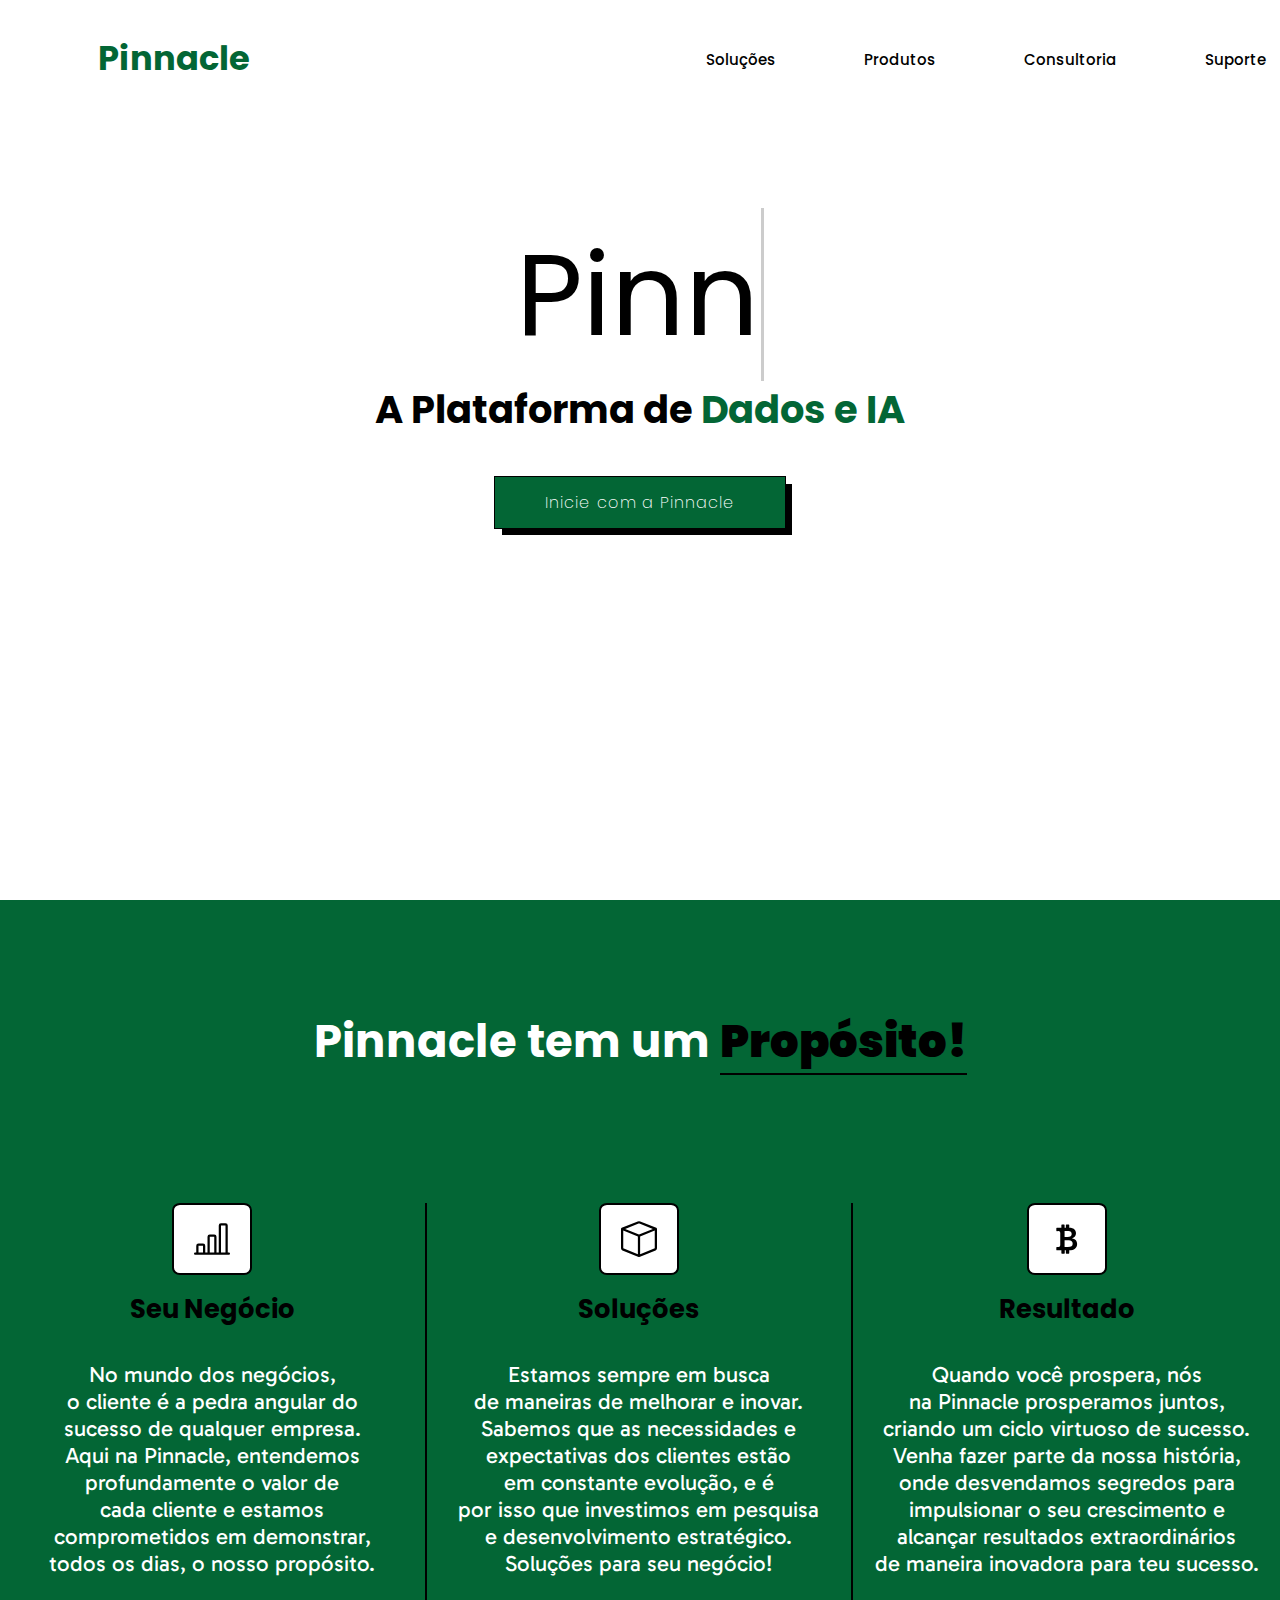
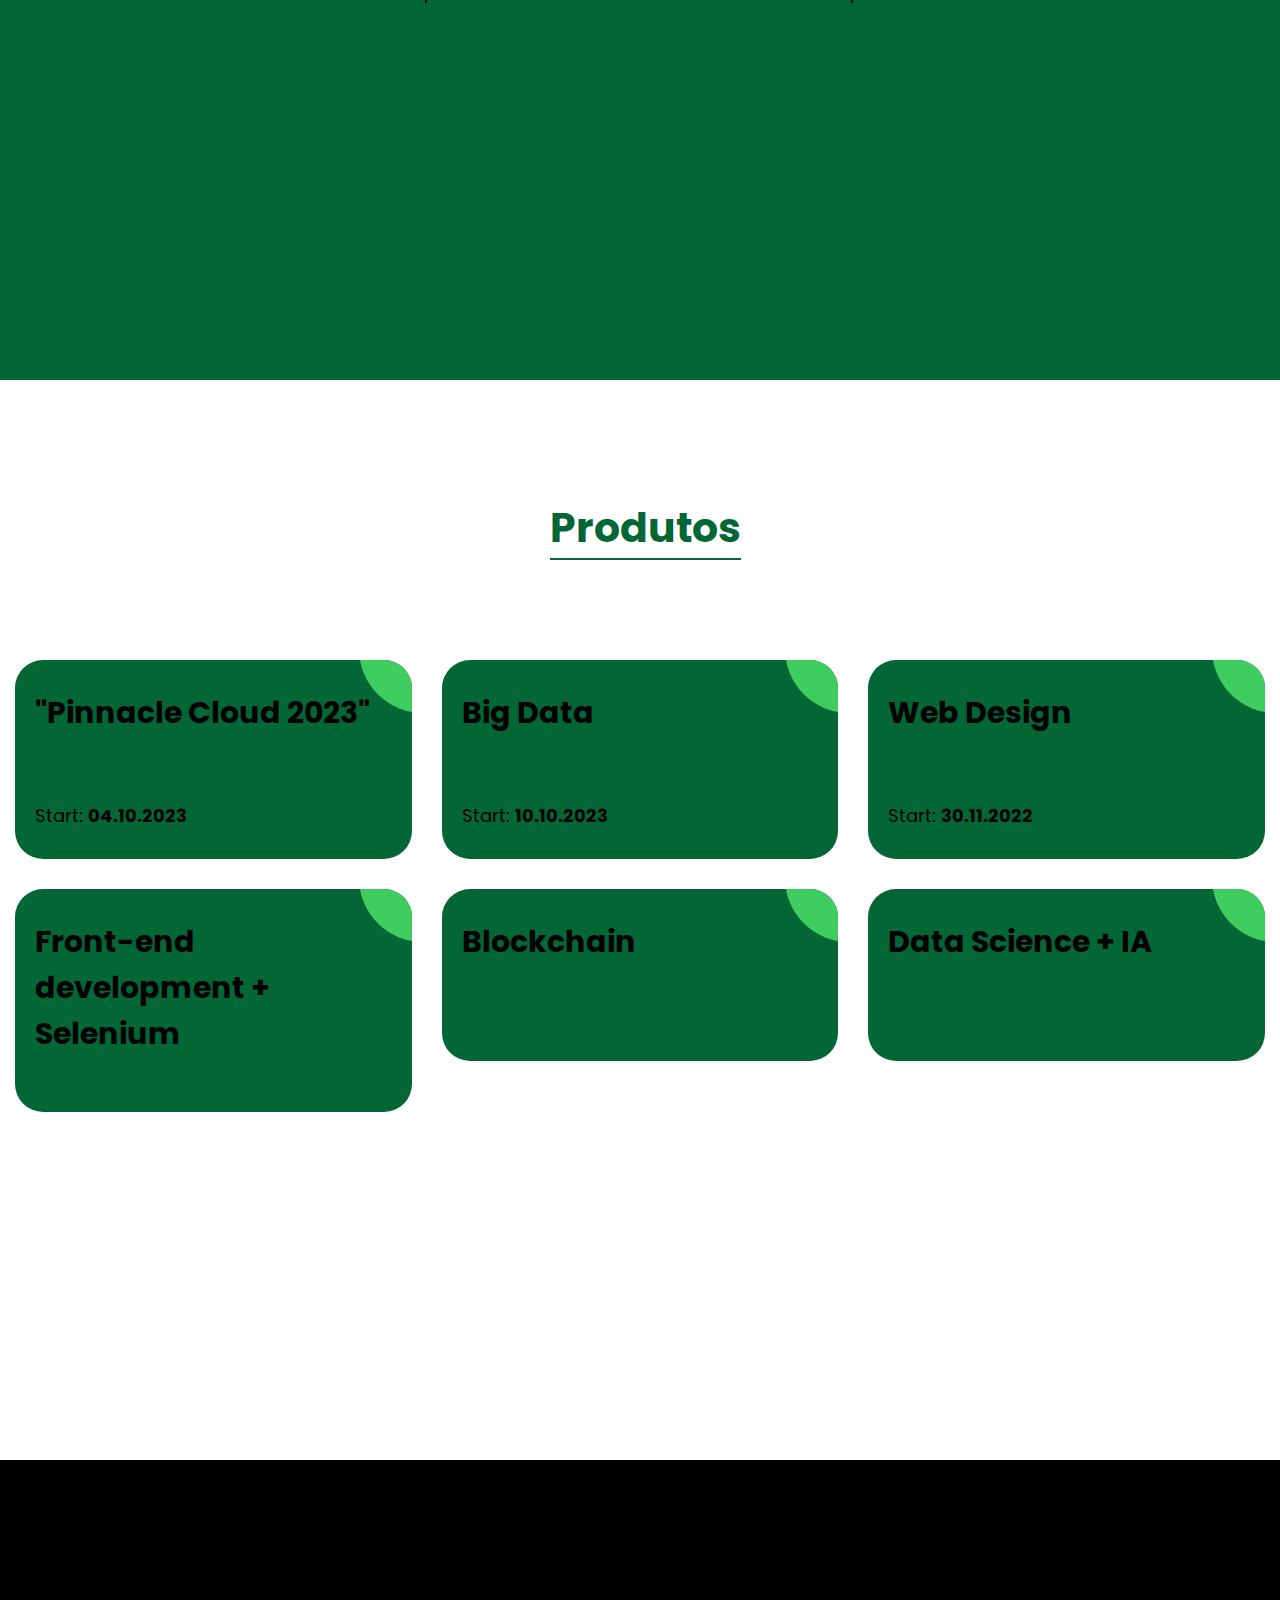
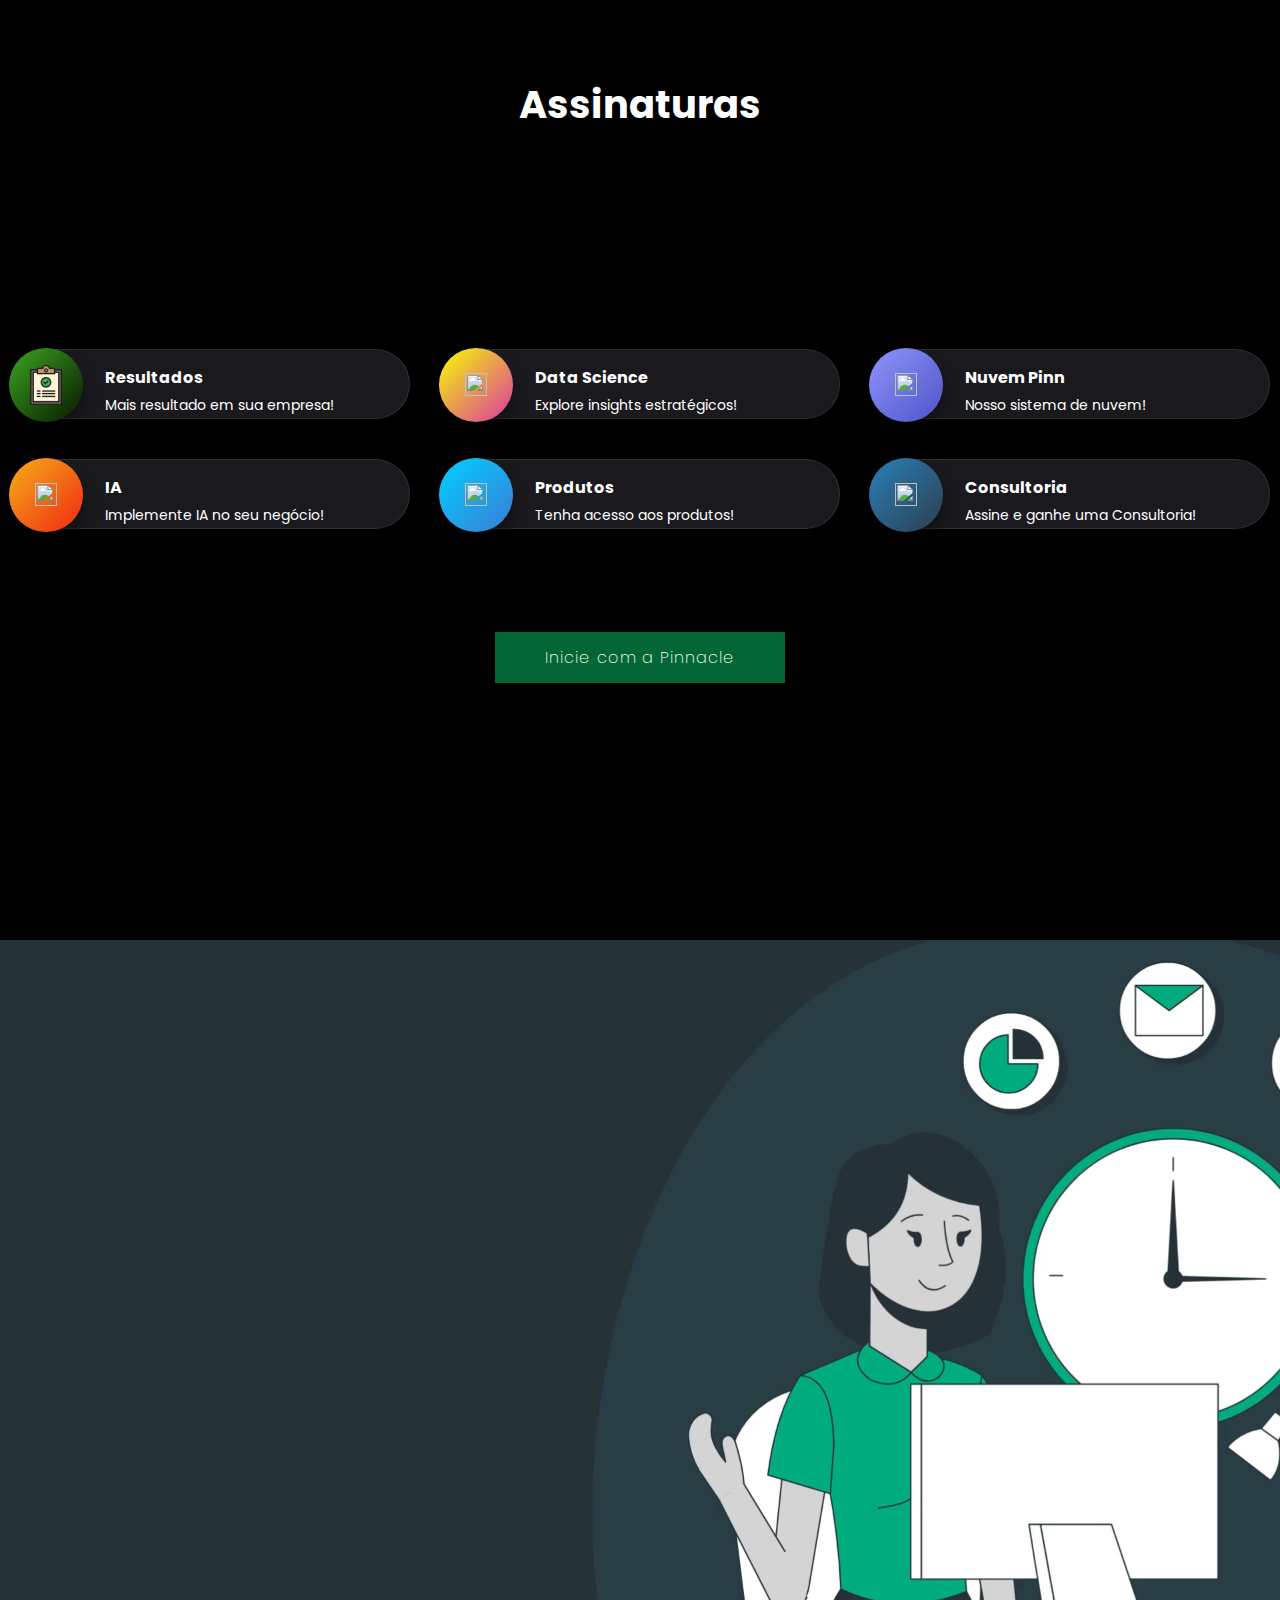
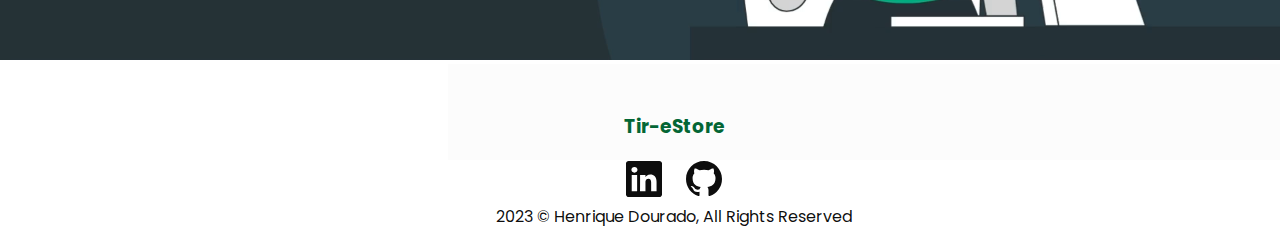
==== templates/front-end/index.html @ fca236ad "Add files via upload" ====
<!DOCTYPE html>
<html lang="en">
<head>
    <meta charset="UTF-8">
    <meta name="viewport" content="width=device-width, initial-scale=1.0">
    <link rel="preconnect" href="https://fonts.googleapis.com">
    <link href="https://fonts.googleapis.com/icon?family=Material+Icons+Sharp"rel="stylesheet">
    <link rel="stylesheet" href="style-home.css">
    <title>Pinnacle</title>
</head>
<body>
    <section class="container">
    <header class="header-container">
        <nav class="navbar">
            <div class="logo">
                <h3>Pinnacle</h3>
            </div>
            <ul class="nav-links">
                <li><a href="#solucoes-nav">Soluções</a></li>
                <li class="center"><a href="#produtos-nav">Produtos</a></li>
                <li class="upward"><a href="consultoria.html">Consultoria</a></li>
                <li class="forward"><a href="suporte.html">Suporte</a></li>
              </ul>
        </nav>
    </header>
    <div class="section-01">
    </div>
    <section>
        <div class="title-main">
          <p>Pinn<span class="typed-text"></span><span class="cursor">&nbsp;</span></p>
            <h2>A Plataforma de <span>Dados e IA</span></h2>
            <div class="button-forms">
                <a href="forms.html"><button class="button-52" role="button">Inicie com a Pinnacle</button></a>
            </div>
        </div>
    </section>
</section>
    <section id="solucoes-nav" class="info-01">
        <div class="mensagem-borda">
            <h3>Pinnacle tem um <b>Propósito!</b></h3>
            <div class="text-container">
                
                <div id="text-01">
                    <svg id="svg-icon" xmlns="http://www.w3.org/2000/svg" width="62" height="62" fill="currentColor #000000" class="bi bi-bar-chart-line" viewBox="0 0 16 16">
                        <path d="M11 2a1 1 0 0 1 1-1h2a1 1 0 0 1 1 1v12h.5a.5.5 0 0 1 0 1H.5a.5.5 0 0 1 0-1H1v-3a1 1 0 0 1 1-1h2a1 1 0 0 1 1 1v3h1V7a1 1 0 0 1 1-1h2a1 1 0 0 1 1 1v7h1V2zm1 12h2V2h-2v12zm-3 0V7H7v7h2zm-5 0v-3H2v3h2z"/>
                      </svg>
                      <h6>Seu Negócio</h6>
                      <p>No mundo dos negócios, <br> o cliente é a pedra angular do <br> sucesso de qualquer empresa. <br> Aqui na Pinnacle, entendemos <br> profundamente o valor de <br> cada cliente e estamos <br> comprometidos em demonstrar, <br> todos os dias, o nosso propósito.</p>
                </div>
                <div id="text-02">
                    <svg id="svg-icon" xmlns="http://www.w3.org/2000/svg" width="62" height="62" fill="currentColor #000000" class="bi bi-box" viewBox="0 0 16 16">
                        <path d="M8.186 1.113a.5.5 0 0 0-.372 0L1.846 3.5 8 5.961 14.154 3.5 8.186 1.113zM15 4.239l-6.5 2.6v7.922l6.5-2.6V4.24zM7.5 14.762V6.838L1 4.239v7.923l6.5 2.6zM7.443.184a1.5 1.5 0 0 1 1.114 0l7.129 2.852A.5.5 0 0 1 16 3.5v8.662a1 1 0 0 1-.629.928l-7.185 2.874a.5.5 0 0 1-.372 0L.63 13.09a1 1 0 0 1-.63-.928V3.5a.5.5 0 0 1 .314-.464L7.443.184z"/>
                      </svg>
                      <h6>Soluções</h6>
                      <p>Estamos sempre em busca <br> de maneiras de melhorar e inovar. <br> Sabemos que as necessidades e <br> expectativas dos clientes estão <br> em constante evolução, e é <br> por isso que investimos em pesquisa <br> e desenvolvimento estratégico.<br>Soluções para seu negócio!</p>
                </div>
                <div id="text-03">
                    <svg id="svg-icon" xmlns="http://www.w3.org/2000/svg" width="62" height="62" fill="currentColor #000000" class="bi bi-currency-bitcoin" viewBox="0 0 16 16">
                        <path d="M5.5 13v1.25c0 .138.112.25.25.25h1a.25.25 0 0 0 .25-.25V13h.5v1.25c0 .138.112.25.25.25h1a.25.25 0 0 0 .25-.25V13h.084c1.992 0 3.416-1.033 3.416-2.82 0-1.502-1.007-2.323-2.186-2.44v-.088c.97-.242 1.683-.974 1.683-2.19C11.997 3.93 10.847 3 9.092 3H9V1.75a.25.25 0 0 0-.25-.25h-1a.25.25 0 0 0-.25.25V3h-.573V1.75a.25.25 0 0 0-.25-.25H5.75a.25.25 0 0 0-.25.25V3l-1.998.011a.25.25 0 0 0-.25.25v.989c0 .137.11.25.248.25l.755-.005a.75.75 0 0 1 .745.75v5.505a.75.75 0 0 1-.75.75l-.748.011a.25.25 0 0 0-.25.25v1c0 .138.112.25.25.25L5.5 13zm1.427-8.513h1.719c.906 0 1.438.498 1.438 1.312 0 .871-.575 1.362-1.877 1.362h-1.28V4.487zm0 4.051h1.84c1.137 0 1.756.58 1.756 1.524 0 .953-.626 1.45-2.158 1.45H6.927V8.539z"/>
                      </svg>
                      <h6>Resultado</h6>
                      <p> Quando você prospera, nós <br> na Pinnacle prosperamos juntos, <br> criando um ciclo virtuoso de sucesso. <br> Venha fazer parte da nossa história, <br> onde desvendamos segredos para <br> impulsionar o seu crescimento e <br> alcançar resultados extraordinários <br> de maneira inovadora para teu sucesso. </p>
                </div>
            </div>
        </div>
    </section>


    <div class="ag-format-container">
        <br><h3 id="produtos-nav">Produtos</h3>
        <div class="ag-courses_box">
          
          <div class="ag-courses_item">
            <a href="#" class="ag-courses-item_link">
              <div class="ag-courses-item_bg"></div>
      
              <div class="ag-courses-item_title">
                "Pinnacle Cloud&#160;2023"
              </div>
      
              <div class="ag-courses-item_date-box">
                Start:
                <span class="ag-courses-item_date">
                  04.10.2023
                </span>
              </div>
            </a>
          </div>
      
          <div class="ag-courses_item">
            <a href="#" class="ag-courses-item_link">
              <div class="ag-courses-item_bg"></div>
      
              <div class="ag-courses-item_title">
                Big Data
              </div>
      
              <div class="ag-courses-item_date-box">
                Start:
                <span class="ag-courses-item_date">
                  10.10.2023
                </span>
              </div>
            </a>
          </div>
      
          <div class="ag-courses_item">
            <a href="#" class="ag-courses-item_link">
              <div class="ag-courses-item_bg"></div>
      
              <div class="ag-courses-item_title">
                Web Design
              </div>
      
              <div class="ag-courses-item_date-box">
                Start:
                <span class="ag-courses-item_date">
                  30.11.2022
                </span>
              </div>
            </a>
          </div>
      
          <div class="ag-courses_item">
            <a href="#" class="ag-courses-item_link">
              <div class="ag-courses-item_bg"></div>
      
              <div class="ag-courses-item_title">
                Front-end development&#160;+ Selenium &#160;
              </div>
              
            </a>
          </div>
      
          <div class="ag-courses_item">
            <a href="#" class="ag-courses-item_link">
              <div class="ag-courses-item_bg">
              </div>
              <div class="ag-courses-item_title">
                Blockchain
              </div>
            </a>
          </div>

          <div class="ag-courses_item">
            <a href="#" class="ag-courses-item_link">
              <div class="ag-courses-item_bg">
              </div>
              <div class="ag-courses-item_title">
                Data Science + IA
              </div>
            </a>
          </div>
        </div>
      </div>


      <div class="card-section">
        <h3>Assinaturas</h3>
      <div class="card-holder">
        <a href="#" class="card">
          <div class="logo" style="
                background: linear-gradient(135deg, #3da620 0%, #061700 100%);
              ">
            <img src="img/resultadopng.png" />
          </div>
          <div class="content-container">
            <div class="content content-1">
              <h3>Resultados</h3>
              <p>Mais resultado em sua empresa!</p>
            </div>
            <div class="content content-2">
              <h3>Pinnacle</h3>
              <p></p>
            </div>
          </div>
        </a>
        <a href="#" class="card">
          <div class="logo" style="
                background: linear-gradient(135deg, #f7ff00 0%, #db36a4 100%);
              ">
            <img src="https://cdn.ethancopping.com/codepen/Interactive%20Dual%20Hover%20Card/nginxpm.png" />
          </div>
          <div class="content-container">
            <div class="content content-1">
              <h3>Data Science</h3>
              <p>Explore insights estratégicos!</p>
            </div>
            <div class="content content-2">
              <h3>Pinnacle</h3>
              <p></p>
            </div>
          </div>
        </a>
        <a href="#" class="card">
          <div class="logo" style="
                background: linear-gradient(135deg, #8f94fb 0%, #4e54c8 100%);
              ">
            <img src="https://cdn.ethancopping.com/codepen/Interactive%20Dual%20Hover%20Card/portainer.png" />
          </div>
          <div class="content-container">
            <div class="content content-1">
              <h3>Nuvem Pinn</h3>
              <p>Nosso sistema de nuvem!</p>
            </div>
            <div class="content content-2">
              <h3>Pinnacle</h3>
              <p></p>
            </div>
          </div>
        </a>
        <a href="#" class="card">
          <div class="logo" style="
                background: linear-gradient(135deg, #f5af19 0%, #f12711 100%);
              ">
            <img src="https://cdn.ethancopping.com/codepen/Interactive%20Dual%20Hover%20Card/proxmox.png" />
          </div>
          <div class="content-container">
            <div class="content content-1">
              <h3>IA</h3>
              <p>Implemente IA no seu negócio!</p>
            </div>
            <div class="content content-2">
              <h3>Pinnacle</h3>
              <p></p>
            </div>
          </div>
        </a>
        <a href="#" class="card">
          <div class="logo" style="
                background: linear-gradient(135deg, #00d2ff 0%, #3a7bd5 100%);
              ">
            <img src="https://cdn.ethancopping.com/codepen/Interactive%20Dual%20Hover%20Card/tplink.png" />
          </div>
          <div class="content-container">
            <div class="content content-1">
              <h3>Produtos</h3>
              <p>Tenha acesso aos produtos!</p>
            </div>
            <div class="content content-2">
              <h3>Pinnacle</h3>
              <p></p>
            </div>
          </div>
        </a>
        <a href="#" class="card">
          <div class="logo" style="
                background: linear-gradient(135deg, #2980b9 0%, #2c3e50 100%);
              ">
            <img src="https://cdn.ethancopping.com/codepen/Interactive%20Dual%20Hover%20Card/truenas.png" />
          </div>
          <div class="content-container">
            <div class="content content-1">
              <h3>Consultoria</h3>
              <p>Assine e ganhe uma Consultoria!</p>
            </div>
            <div class="content content-2">
              <h3>Pinnacle</h3>
              <p></p>
            </div>
          </div>
        </a>
      </div>
      <div class="button-forms-02">
        <a href="consultoria.html"><button class="button-52" role="button">Inicie com a Pinnacle</button></a>
    </div>
    </div>
    <div class="banner">
      <video width="100%" height="" autoplay loop muted plays-inline>
          <source src= "img/Vídeo para Startup de Atualizações da Equipe Estilo Ilustração 2D Azul-escuro Verde.mp4" type="video/mp4" >
      </video>
</div>

<footer>
  <div class="container">
      <div class="row">
            <div class="col" id="company">
                <h3>Tir-eStore</h3>
                <a href="https://www.linkedin.com/in/henrique-dourado-domingos/"><svg xmlns="http://www.w3.org/2000/svg" width="36" height="36" fill="currentColor" class="bi bi-linkedin" viewBox="0 0 16 16">
                  <path d="M0 1.146C0 .513.526 0 1.175 0h13.65C15.474 0 16 .513 16 1.146v13.708c0 .633-.526 1.146-1.175 1.146H1.175C.526 16 0 15.487 0 14.854V1.146zm4.943 12.248V6.169H2.542v7.225h2.401zm-1.2-8.212c.837 0 1.358-.554 1.358-1.248-.015-.709-.52-1.248-1.342-1.248-.822 0-1.359.54-1.359 1.248 0 .694.521 1.248 1.327 1.248h.016zm4.908 8.212V9.359c0-.216.016-.432.08-.586.173-.431.568-.878 1.232-.878.869 0 1.216.662 1.216 1.634v3.865h2.401V9.25c0-2.22-1.184-3.252-2.764-3.252-1.274 0-1.845.7-2.165 1.193v.025h-.016a5.54 5.54 0 0 1 .016-.025V6.169h-2.4c.03.678 0 7.225 0 7.225h2.4z"/>
                </svg></a> <a href="https://github.com/henriquedouradoo"><svg xmlns="http://www.w3.org/2000/svg" width="36" height="36" fill="currentColor" class="bi bi-github" viewBox="0 0 16 16">
                  <path d="M8 0C3.58 0 0 3.58 0 8c0 3.54 2.29 6.53 5.47 7.59.4.07.55-.17.55-.38 0-.19-.01-.82-.01-1.49-2.01.37-2.53-.49-2.69-.94-.09-.23-.48-.94-.82-1.13-.28-.15-.68-.52-.01-.53.63-.01 1.08.58 1.23.82.72 1.21 1.87.87 2.33.66.07-.52.28-.87.51-1.07-1.78-.2-3.64-.89-3.64-3.95 0-.87.31-1.59.82-2.15-.08-.2-.36-1.02.08-2.12 0 0 .67-.21 2.2.82.64-.18 1.32-.27 2-.27.68 0 1.36.09 2 .27 1.53-1.04 2.2-.82 2.2-.82.44 1.1.16 1.92.08 2.12.51.56.82 1.27.82 2.15 0 3.07-1.87 3.75-3.65 3.95.29.25.54.73.54 1.48 0 1.07-.01 1.93-.01 2.2 0 .21.15.46.55.38A8.012 8.012 0 0 0 16 8c0-4.42-3.58-8-8-8z"/>
                </svg></a>
                <p>
                  2023 © Henrique Dourado, All Rights Reserved
                </p>
            </div>
  </div>
</footer>

    <script src="pinnacle.js"></script>
</body>
</html>
---- templates/front-end/style-home.css ----
@import url('https://fonts.googleapis.com/css2?family=Poppins:wght@700&display=swap');
@import url('https://fonts.googleapis.com/css2?family=Gabarito&display=swap');
@import url('https://fonts.googleapis.com/css2?family=Oswald&display=swap');

*{
    margin: 0;
    padding: 0;
    outline: 0;
    appearance: 0;
    border: 0;
    text-decoration: none;
    box-sizing: border-box;
  }

:root {
    --font-title: font-family: 'Poppins', sans-serif;
    --font-subtitle: font-family: 'Gabarito', cursive;
    --font-text: font-family: 'Oswald', sans-serif;
    --color-primary: #036635 ;
    --color-second: #fff;
    --background-white: #ffffff;
    --background-black: #232323;
    --background-green: #036635;
    --white: rgba(220, 220, 220, 1);
  --grey: rgba(20, 20, 25, 1);
  --lightgrey: rgba(25, 25, 30, 1);
  --orange: rgba(230, 90, 10, 1);
  --stars: rgba(255, 255, 255, 1);
    
}

::-webkit-scrollbar{
  width: 3px;
  height: 1px;
  border-radius: 8px;
  background-color: #ffffff;
}

::-webkit-scrollbar-thumb{
  background: #036635;
  border-radius: 20px;
  
}

body {
    width: 100vw;
    height: 100vh;
    overflow-x: hidden;
    color: var(--color-primary);
    background-color: var(--background-white);
}

a{
    color: var(--color-dark);
  }

  .container {
    width: 100%;
    height: 100%;

  }
.header-container {
    width: 100%;
    padding: 34px;
    list-style: none;
    margin-left: 5%;
    
}

.logo {
    font-size: 1.8rem;
    font-family: 'Poppins', sans-serif;
    justify-content: space-between;
}

.navbar {
    justify-content: space-between;
    display: flex;
    width: 100%;
    align-items: center;
    list-style: none;

}

.navbar ul{
    width: 100%;
    justify-content: center;
    display: flex;
    align-items: center;
    gap: 4rem;
    position: relative;
    left: 17%;
    list-style: none;
    
}

.navbar li {
    font-family: 'Poppins', sans-serif;
    font-size: 1rem;
}

  .nav-links li{
    list-style: none;
    margin: 0 12px;
  }
  .nav-links li a{
    position: relative;
    color:#000000;
    font-size: 15px;
    font-weight: 500;
    padding: 6px 0;
    text-decoration: none;
    transition: all 0.3s ease;
  }

.nav-links li a:before{
    content: '';
    position: absolute;
    bottom: 0;
    left: 0;
    height: 3px;
    width: 0%;
    background: #036635;
    border-radius: 12px;
    transition: all 0.4s ease;
  }
  .nav-links li a:hover:before{
    width: 100%;
  }
  .nav-links li.center a:before{
    left: 50%;
    transform: translateX(-50%);
  }
  .nav-links li.upward a:before{
    width: 100%;
    bottom: -5px;
    opacity: 0;
  }
  .nav-links li.upward a:hover:before{
    bottom: 0px;
    opacity: 1;
  }
  .nav-links li.forward a:before{
    width: 100%;
    transform: scaleX(0);
    transform-origin: right;
    transition: transform 0.4s ease;
  }
  .nav-links li.forward a:hover:before{
    transform: scaleX(1);
    transform-origin: left;
  }

  .nav-links li a:hover {
    color: #036634;
  }



.section-01 {
    width: 100%;
}

.title-main {
    width: 100%;
    margin-top: 7%;
    text-align: center;
    color: #000000;
}

p span.cursor {
  display: inline-block;
  background-color: #ccc;
  margin-left: 0.1rem;
  width: 3px;
  animation: blink 1s infinite;
}
.container p span.cursor.typing {
  animation: none;
}
@keyframes blink {
  0%  { background-color: #ccc; }
  49% { background-color: #ccc; }
  50% { background-color: transparent; }
  99% { background-color: transparent; }
  100%  { background-color: #ccc; }
}

.title-main p{
    font-family: 'Poppins', sans-serif;
    margin-top: 3%;
    font-size: 9vw;
}

.title-main span {
  color: #036635;
}

.title-main h2{
    font-family: 'Poppins', sans-serif;
    font-size: 3vw;
}

.title-main a {
margin-top: 7%;
}

.button-52 {
    font-family: 'Poppins', sans-serif;
    margin-top: 3%;
  font-size: 16px;
  font-weight: 200;
  letter-spacing: 1px;
  padding: 13px 20px 13px;
  outline: 0;
  border: 1px solid black;
  cursor: pointer;
  position: relative;
  color: #fff;
  background-color: #036635;
  user-select: none;
  -webkit-user-select: none;
  touch-action: manipulation;
  transition: 1s ease;
}

.button-52:after {
  content: "";
  background-color: #000000;
  width: 100%;
  z-index: -1;
  position: absolute;
  height: 100%;
  top: 7px;
  left: 7px;
  transition: 0.2s;
}

.button-52:hover{
    background-color: #00000063;
    color: #036635;
}
.button-52:hover:after {
  top: 0px;
  left: 0px;
}

@media (min-width: 768px) {
  .button-52 {
    padding: 13px 50px 13px;
  }
}

.info-01 {
  height: 120%;
  background-color: var(--background-green);
  width: 100%;
  text-align: center;
  align-items: center;
  font-family: 'Poppins', sans-serif;
  color: #fff;
  font-size: 3vw;
 
}

.mensagem-borda{
  position: relative;
  top: 10%;
}

.mensagem-borda b {
  color: #000000;
  border-bottom: 2px solid #000000;
}

.text-container {
  margin-top: 10%;
  display: grid;
  grid-template-columns: 1fr 1fr 1fr;
}

#svg-icon {
  display: inline-flex;
  width: 5rem;
  height: 4.5rem;
  padding: 1rem;
  border-radius: 10%;
  background-color: #fff;
  font-size: 2rem;
  border: 2px solid #000000;
  justify-content: center;
  align-items: center;
  text-decoration: none;
  transition: .5s ease;
}

#svg-icon:hover {
  background-color: transparent;
  border: 2px solid #000000;
}

.text-container h6{
  color: #000000;
}
#text-01 p{
  font-size: 22px;
  margin-top: 2rem;
  font-family: 'Gabarito', cursive;
}

#text-01 {
  height: 400px;
  border-right: 2px solid rgb(0, 0, 0);
}

#text-02 p{
  font-size: 22px;
  margin-top: 2rem;
  font-family: 'Gabarito', cursive;
}

#text-02{
  height: 400px;
  border-right: 2px solid rgb(0, 0, 0);
}

#text-03 p{
  font-size: 22px;
  margin-top: 2rem;
  font-family: 'Gabarito', cursive;
}


.ag-format-container {
  width: 100%;
  height: 120%;
  margin: 0 auto;
  font-family: 'Poppins', sans-serif;
}

.ag-format-container h3{
  text-align: center;
  position: absolute;
  top: 233%;
  left: 43%;
  font-family: 'Poppins', sans-serif;
  font-size: 3.2vw;
  border-bottom:2px solid #036635 ;
}

.ag-courses_box {
  display: -webkit-box;
  display: -ms-flexbox;
  display: flex;
  -webkit-box-align: start;
  -ms-flex-align: start;
  align-items: flex-start;
  -ms-flex-wrap: wrap;
  flex-wrap: wrap;
  padding: 50px 0;
  margin-top: 16%;
}

.ag-courses_item {
  -ms-flex-preferred-size: calc(33.33333% - 30px);
  flex-basis: calc(33.33333% - 30px);

  margin: 0 15px 30px;

  overflow: hidden;

  border-radius: 28px;
}
.ag-courses-item_link {
  display: block;
  padding: 30px 20px;
  background-color: #036635;

  overflow: hidden;

  position: relative;
}
.ag-courses-item_link:hover,
.ag-courses-item_link:hover .ag-courses-item_date {
  text-decoration: none;
  color: #ffffff;
}
.ag-courses-item_link:hover .ag-courses-item_bg {
  -webkit-transform: scale(10);
  -ms-transform: scale(10);
  transform: scale(10);
}
.ag-courses-item_title {
  min-height: 87px;
  margin: 0 0 25px;

  overflow: hidden;

  font-weight: bold;
  font-size: 30px;
  color: #010101;

  z-index: 2;
  position: relative;
}
.ag-courses-item_date-box {
  font-size: 18px;
  color: #000000;

  z-index: 2;
  position: relative;
}
.ag-courses-item_date {
  font-weight: bold;
  color: #000000;

  -webkit-transition: color .5s ease;
  -o-transition: color .5s ease;
  transition: color .5s ease
}
.ag-courses-item_bg {
  height: 128px;
  width: 128px;
  background-color: #3ecd5e;
  ;

  z-index: 1;
  position: absolute;
  top: -75px;
  right: -75px;

  border-radius: 50%;

  -webkit-transition: all .5s ease;
  -o-transition: all .5s ease;
  transition: all .5s ease;
}
.ag-courses_item:nth-child(2n) .ag-courses-item_bg {
  background-color: #3ecd5e;
}
.ag-courses_item:nth-child(3n) .ag-courses-item_bg {
  background-color: #3ecd5e;
}
.ag-courses_item:nth-child(4n) .ag-courses-item_bg {
  background-color: #3ecd5e;
}
.ag-courses_item:nth-child(5n) .ag-courses-item_bg {
  background-color: #3ecd5e;
}
.ag-courses_item:nth-child(6n) .ag-courses-item_bg {
  background-color: #3ecd5e;
}



@media only screen and (max-width: 979px) {
  .ag-courses_item {
    -ms-flex-preferred-size: calc(50% - 30px);
    flex-basis: calc(50% - 30px);
  }
  .ag-courses-item_title {
    font-size: 24px;
  }
}

@media only screen and (max-width: 767px) {
  .ag-format-container {
    width: 96%;
  }

}
@media only screen and (max-width: 639px) {
  .ag-courses_item {
    -ms-flex-preferred-size: 100%;
    flex-basis: 100%;
  }
  .ag-courses-item_title {
    min-height: 72px;
    line-height: 1;

    font-size: 24px;
  }
  .ag-courses-item_link {
    padding: 22px 40px;
  }
  .ag-courses-item_date-box {
    font-size: 16px;
  }
}

.card-section {
  background-color: #000000;
  height: 120%;
  text-align: center;
}

.card-section h3{
  position: relative;
  top: 20%;
  font-family: 'Poppins', sans-serif;
  font-size: 3vw;
  color: #fff;

}
.card-holder {
  max-width: 100%;
  width: 100%;
  height: auto;
  display: flex;
  flex-wrap: wrap;
  justify-content: center; /* Centered horizontally */
  align-content: center; /* Centered vertically */
  gap: 40px 30px; /* Reduced gap */
  margin-bottom: 64px;
  position: relative;
  top: 40%;
}

.card-holder > .card {
  width: 400px;
  height: 70px;
  background-color: var(--lightgrey);
  border-radius: 35px;
  box-shadow: 0px 10px 15px 0px rgba(0, 0, 0, 0.35);
  display: flex;
  align-content: center; /* Centered vertically */
  border: 1px solid rgba(255, 255, 255, 0.1);
  transition: all ease-in-out 0.5s;
}

.card-holder > .card:hover {
  transform: translateY(-10px);
  background-color: rgba(30, 30, 35, 1); /* Add this line */
}

.card-holder > .card > .logo {
  display: flex;
  justify-content: center; /* Corrected to 'center' */
  align-items: center; /* Corrected to 'center' */
  height: 74px;
  width: 74px;
  transform: translateY(-2px) translateX(-2px);
  margin: 0px;
  border-radius: 50%;
  box-shadow: 0px 10px 15px 0px rgba(0, 0, 0, 0.35);
}

.card-holder > .card > .logo > img {
  width: 55%;
  height: 55%;
}

.card-holder > .card > .content-container {
  height: 60px;
  width: 286px;
  margin: 5px;
  margin-left: 20px;
  overflow: hidden;
  position: relative;
}

.card-holder > .card > .content-container > .content {
  height: 60px;
  display: flex; /* Flexbox */
  flex-direction: column; /* Elements stack vertically */
  justify-content: center; /* Centered vertically */
  align-items: flex-start; /* Aligned left horizontally */
  position: absolute;
  top: 0;
  left: 0;
  right: 0;
  transition: all ease-in-out 0.5s;
  gap: 5px;
}

.card-holder > .card > .content-container > .content-1 {
  top: 0;
}

.card-holder > .card > .content-container > .content-2 {
  top: -60px; /* Adjusted to start offscreen */
}

.card-holder > .card:hover > .content-container > .content-1 {
  top: 60px; /* Adjusted to move downward */
}

.card-holder > .card:hover > .content-container > .content-2 {
  top: 0; /* Adjusted to move into view */
}

.card-holder > .card > .content-container > .content > h3 {
  font-size: 16px;
  font-family: 'Poppins', sans-serif;
  color: #fff;
  margin-bottom: 10px;
  transform: translateY(-2px);
}

.card-holder > .card > .content-container > .content > p {
  font-size: 14px;
  font-family: 'Poppins', sans-serif;
  color: #fff;
}

.button-forms-02 {
  position: relative;
  top: 40%;
}

footer{
  background-color: #fcfcfc;
  position: relative;
  left: 35%;
  width: 100%;
  height: 10%;
  padding: 3rem 1rem;
  text-align: center;
  align-items: center;
}

.row{
 display: flex;
 justify-content: space-between;
 align-items: center;
}

.col{
 min-width: 250px;
 color:#000000f2;
 font-family: poppins;
 padding:0 2rem;
}
.col .logo{
 width: 100px;
 margin-bottom:25px;
}
.col h3{
 color:#036635;
 margin-bottom: 20px;
 position: relative;
 cursor: pointer;
}
.col h3::after{
 content: '';
 height:3px;
 width:0px;
 background-color: #036635;
 position: absolute;
 bottom: 0;
 left:0;
 transition: 0.3s ease;

}
.col h3:hover::after{
 width:30px
}
.col svg{
  margin-left: 10px;
  margin-right: 10px;
 transition: 0.3s ease;
}
.col .social a i:hover{
 transform: scale(1.5);
 filter:grayscale(25);
}
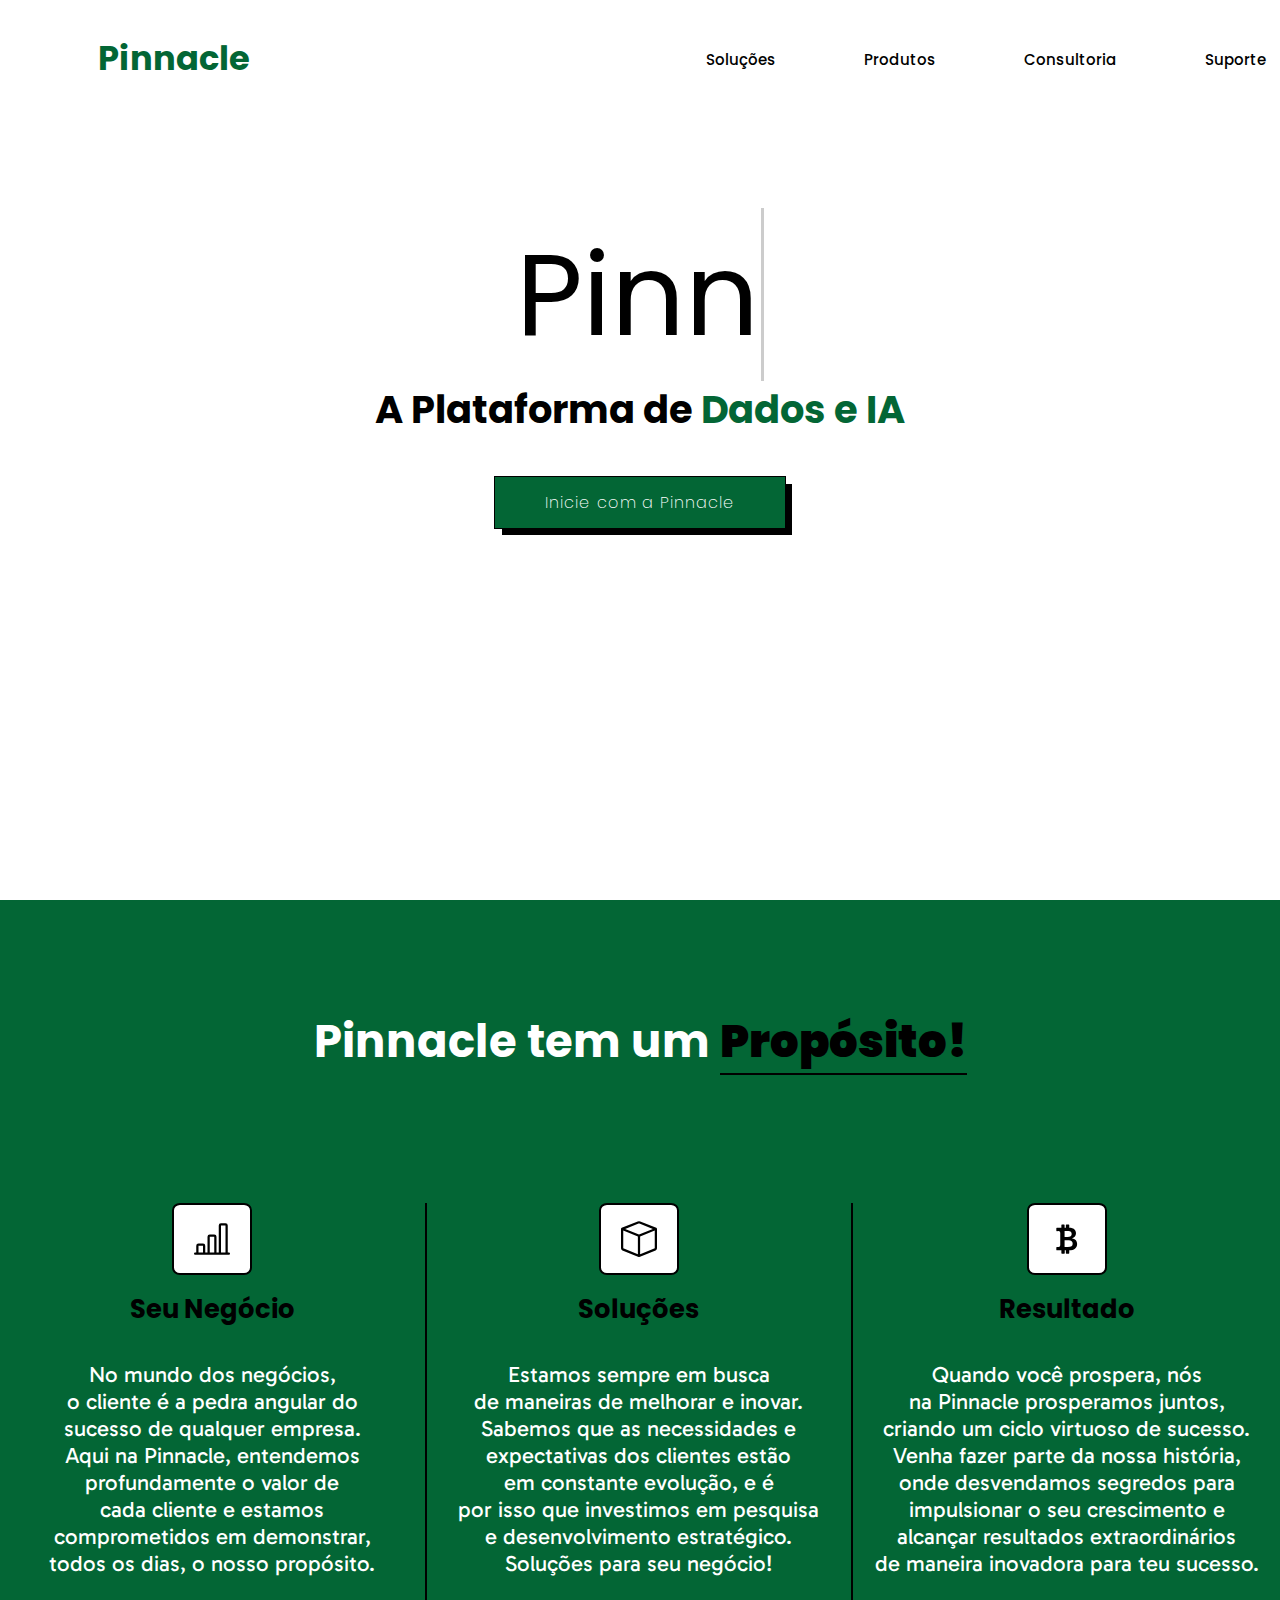
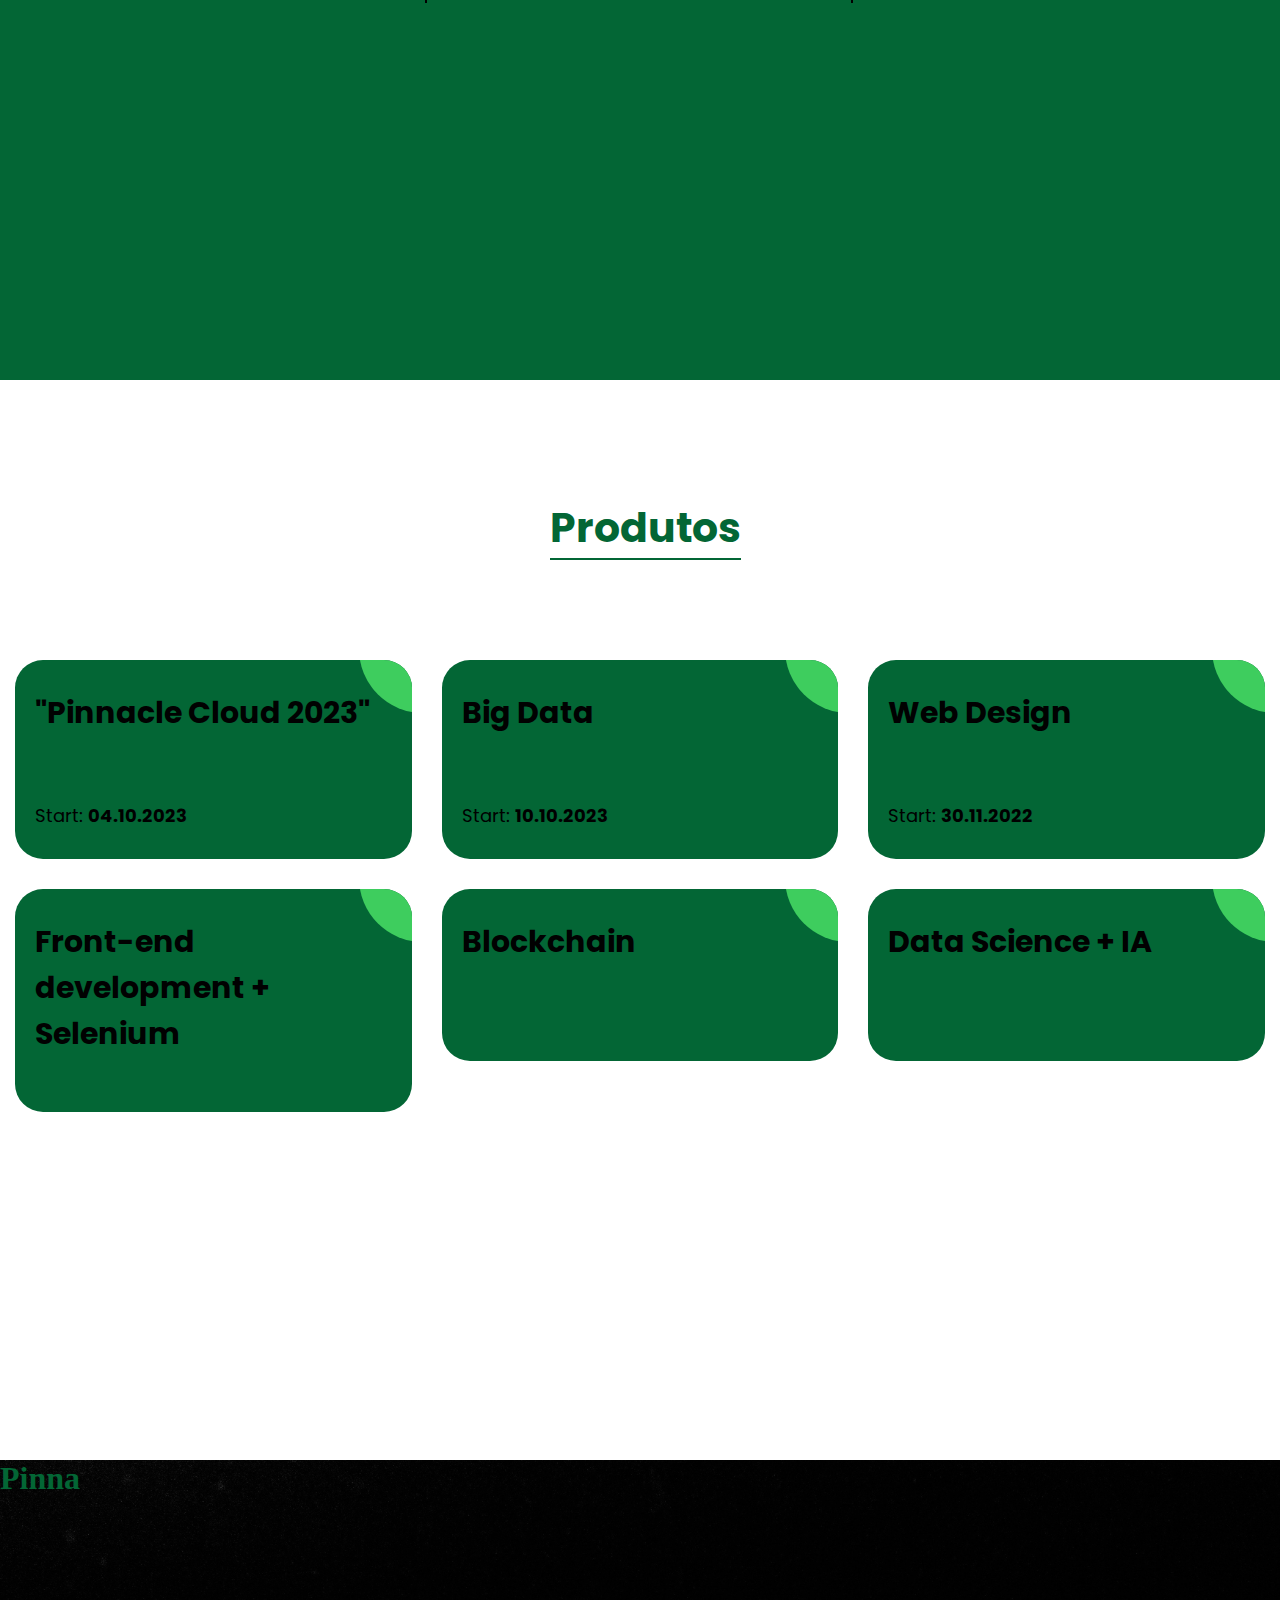
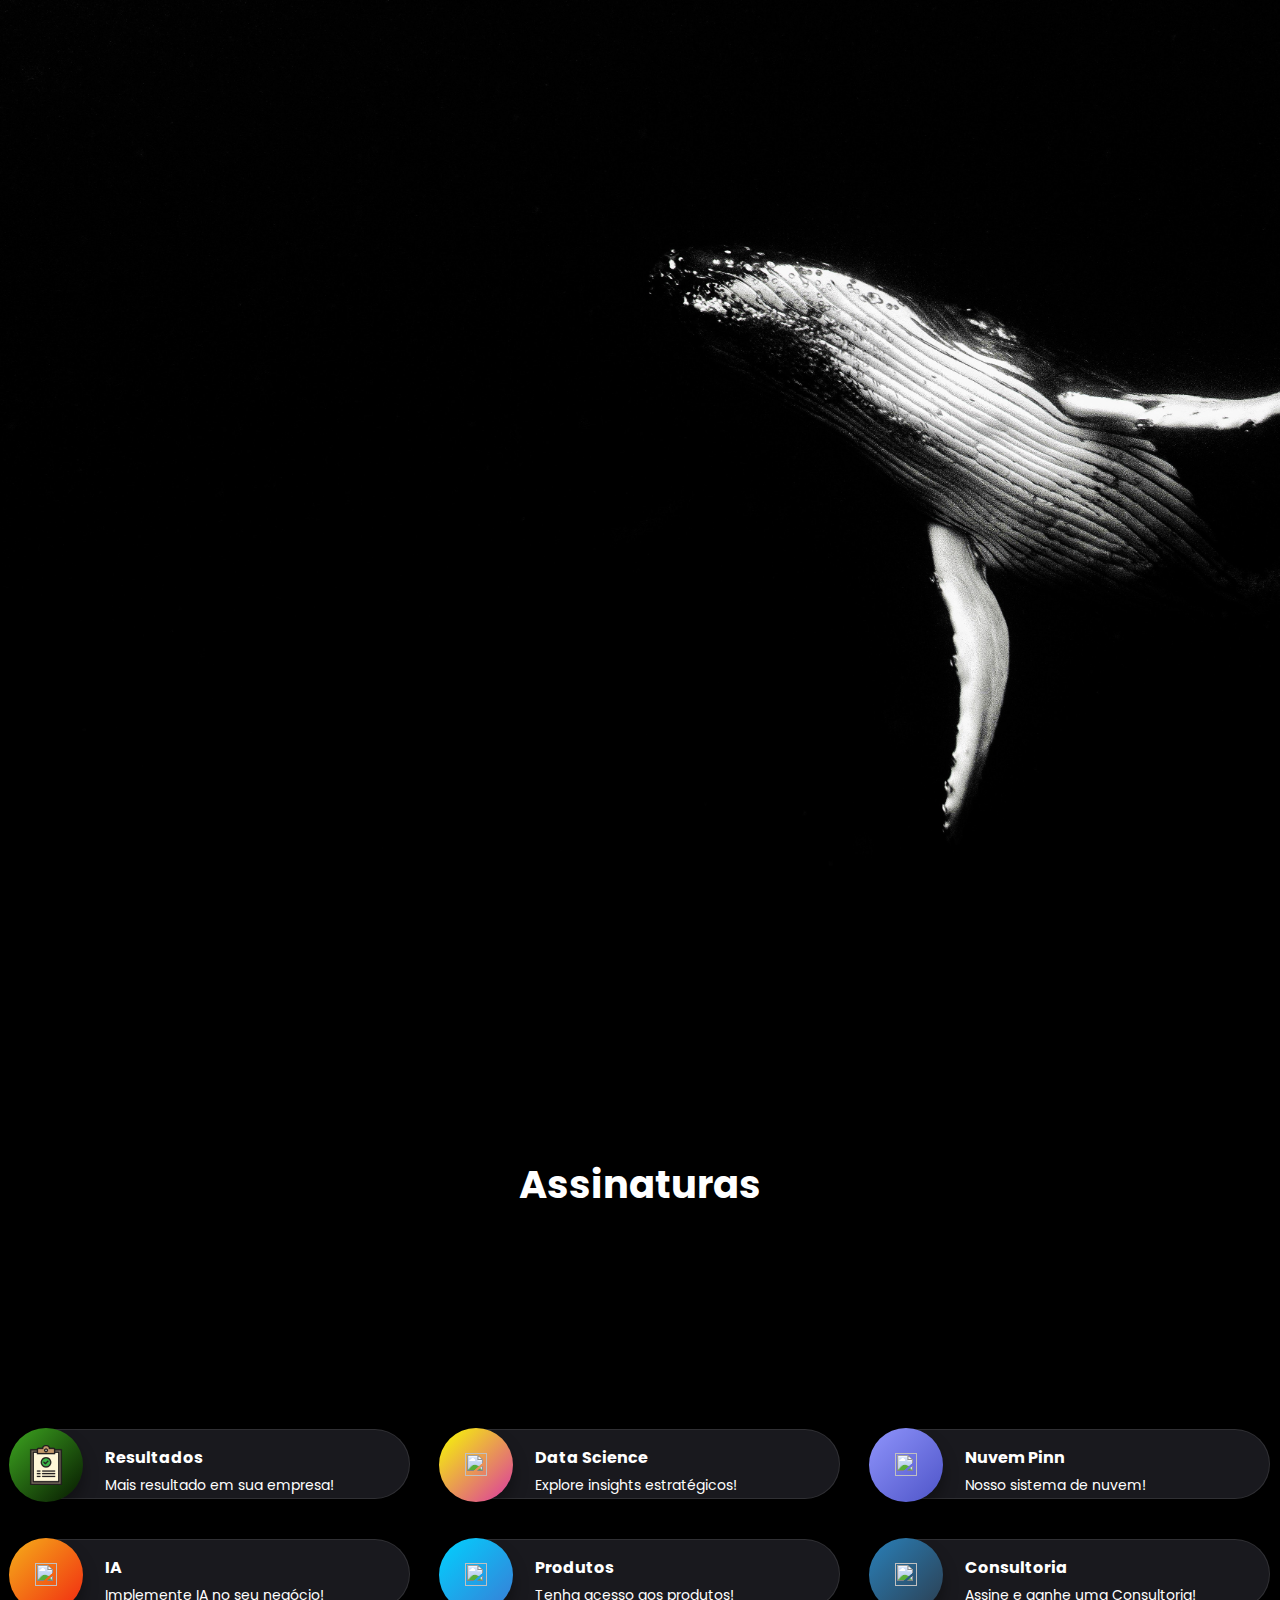
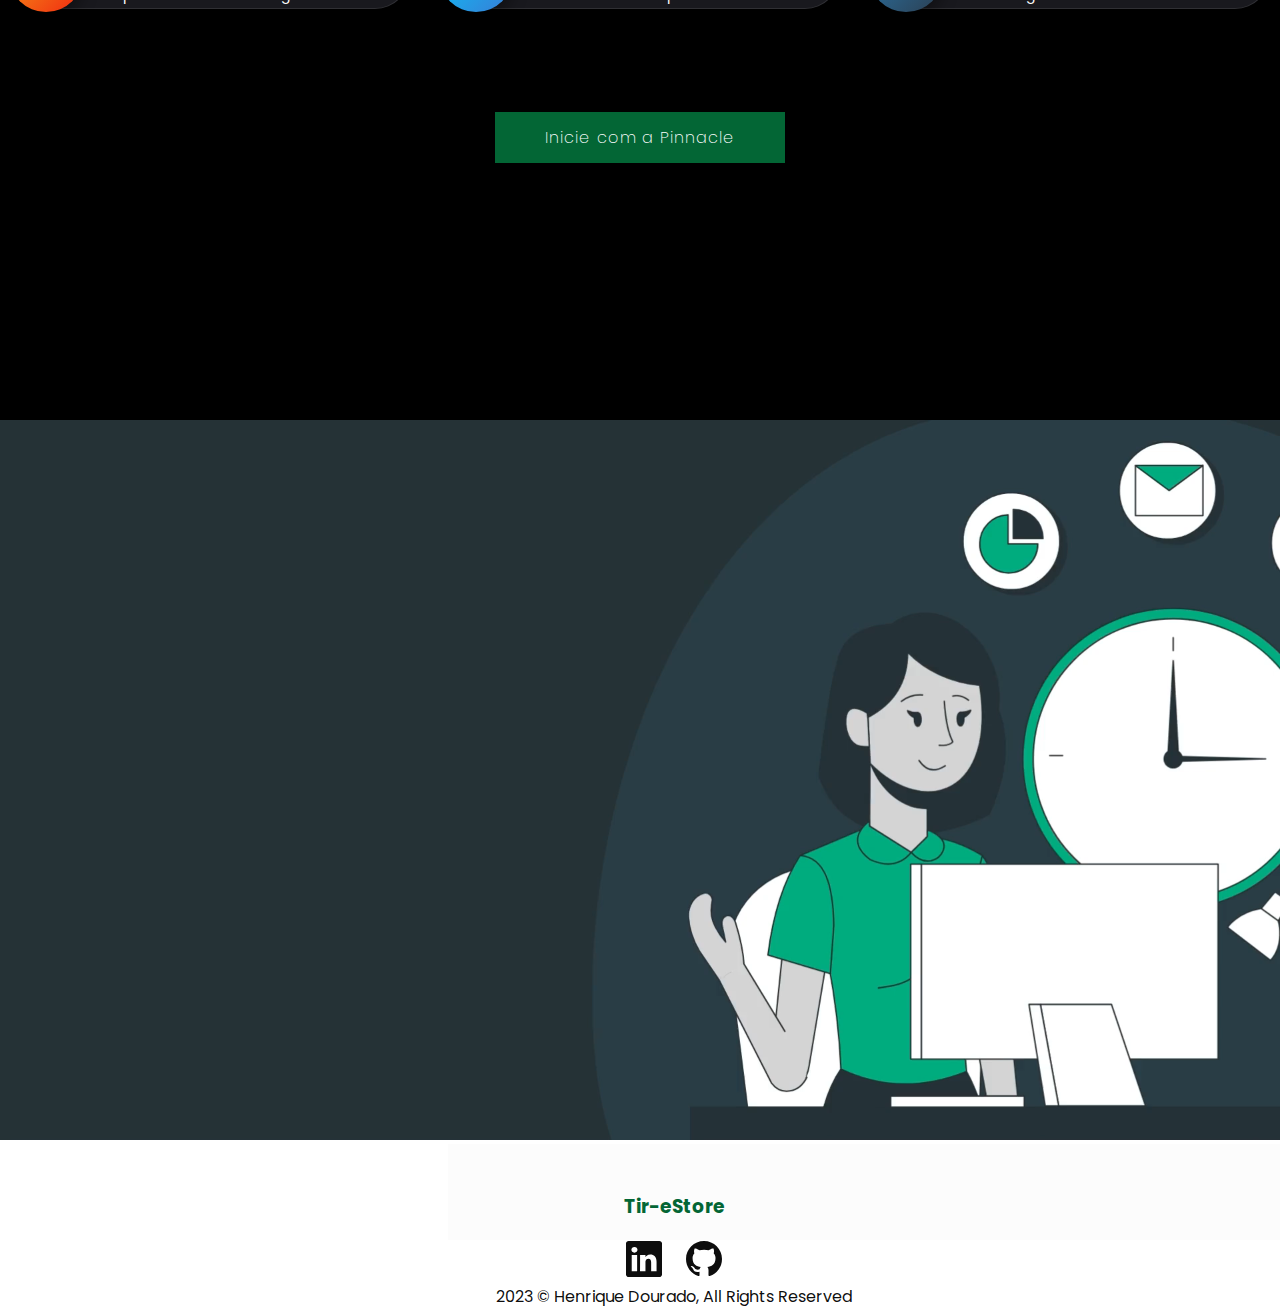
==== commit ca004e76: "Add files via upload" ====
--- a/templates/front-end/index.html
+++ b/templates/front-end/index.html
@@ -64,8 +64,6 @@
             </div>
         </div>
     </section>
-
-
     <div class="ag-format-container">
         <br><h3 id="produtos-nav">Produtos</h3>
         <div class="ag-courses_box">
@@ -153,8 +151,9 @@
           </div>
         </div>
       </div>
-
-
+      <section class="img-andtext">
+        <h1>Pinna</h1>
+      </section>
       <div class="card-section">
         <h3>Assinaturas</h3>
       <div class="card-holder">
--- a/templates/front-end/style-home.css
+++ b/templates/front-end/style-home.css
@@ -330,6 +330,12 @@
   font-family: 'Gabarito', cursive;
 }
 
+.img-andtext{
+  background: url(img/pexels-emma-li-5199173.jpg);
+  height: 120%;
+  width: 100%;
+  background-size: cover;
+}
 
 .ag-format-container {
   width: 100%;
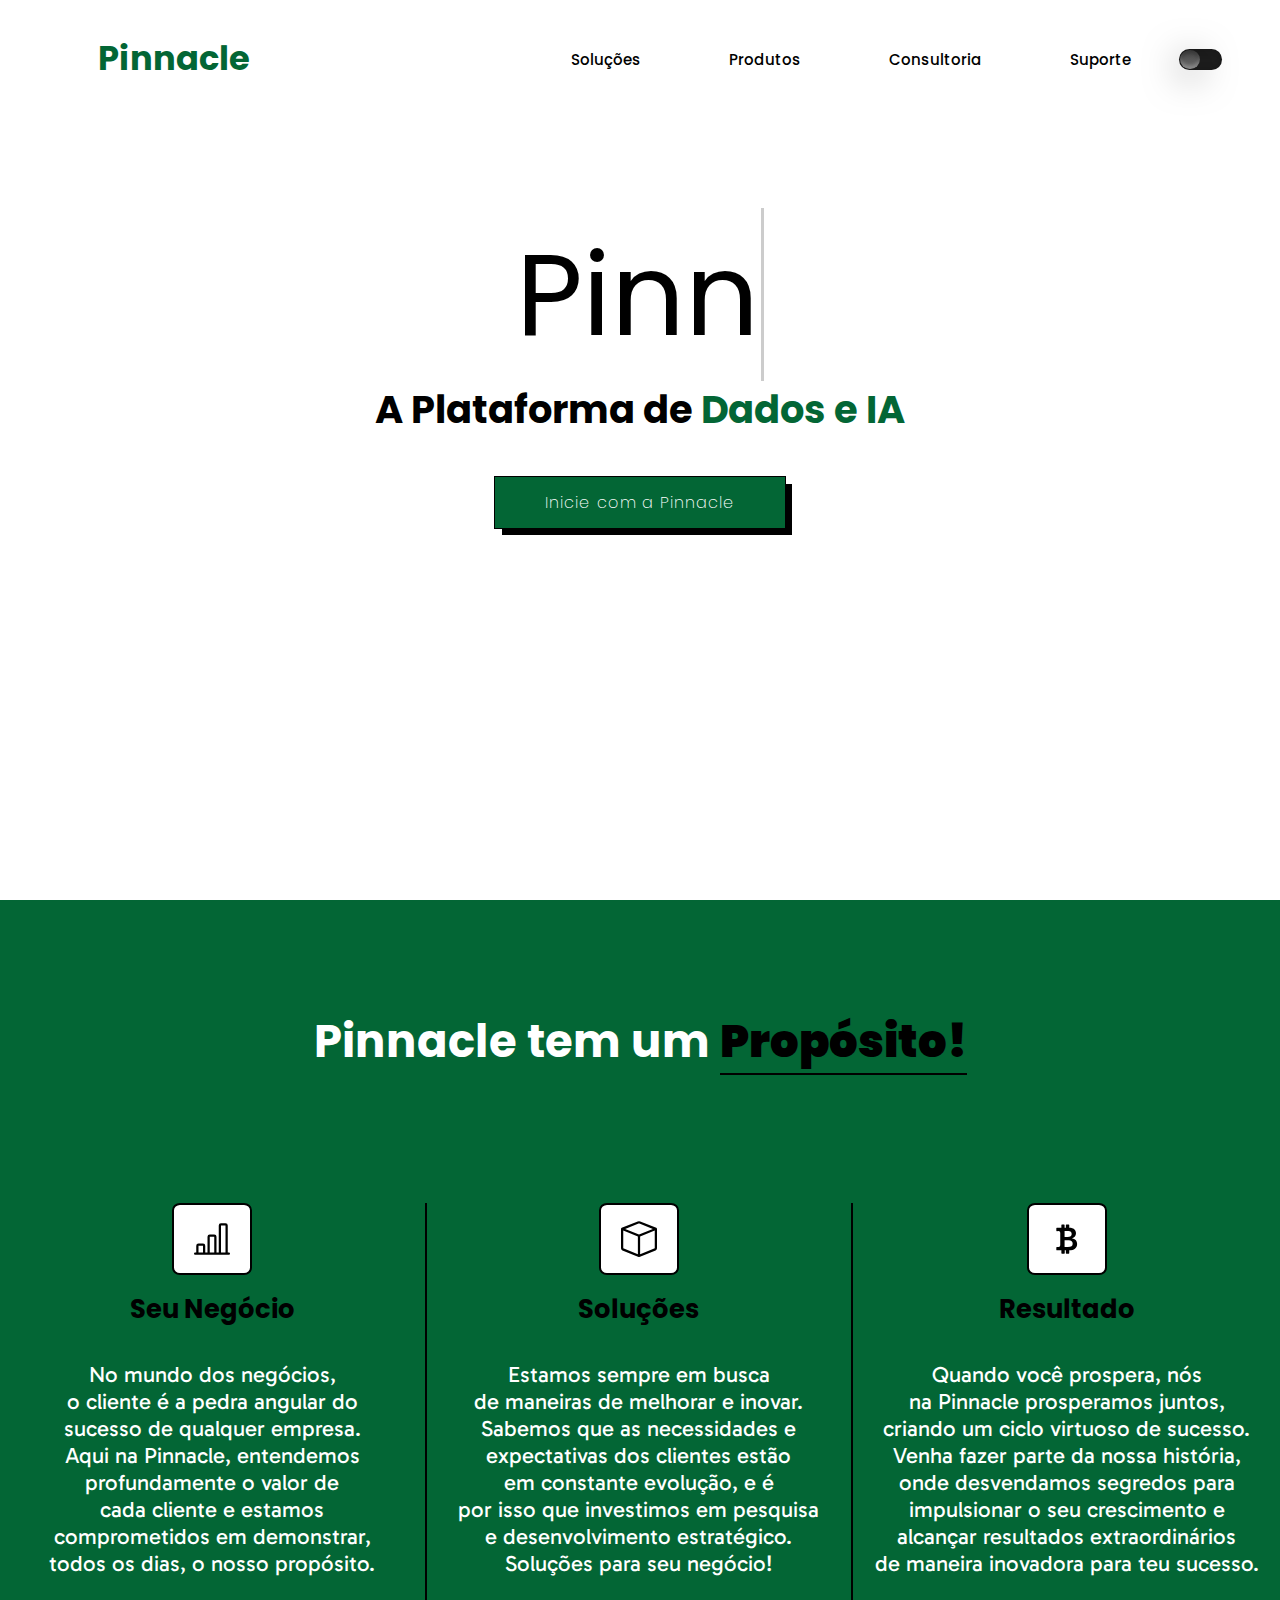
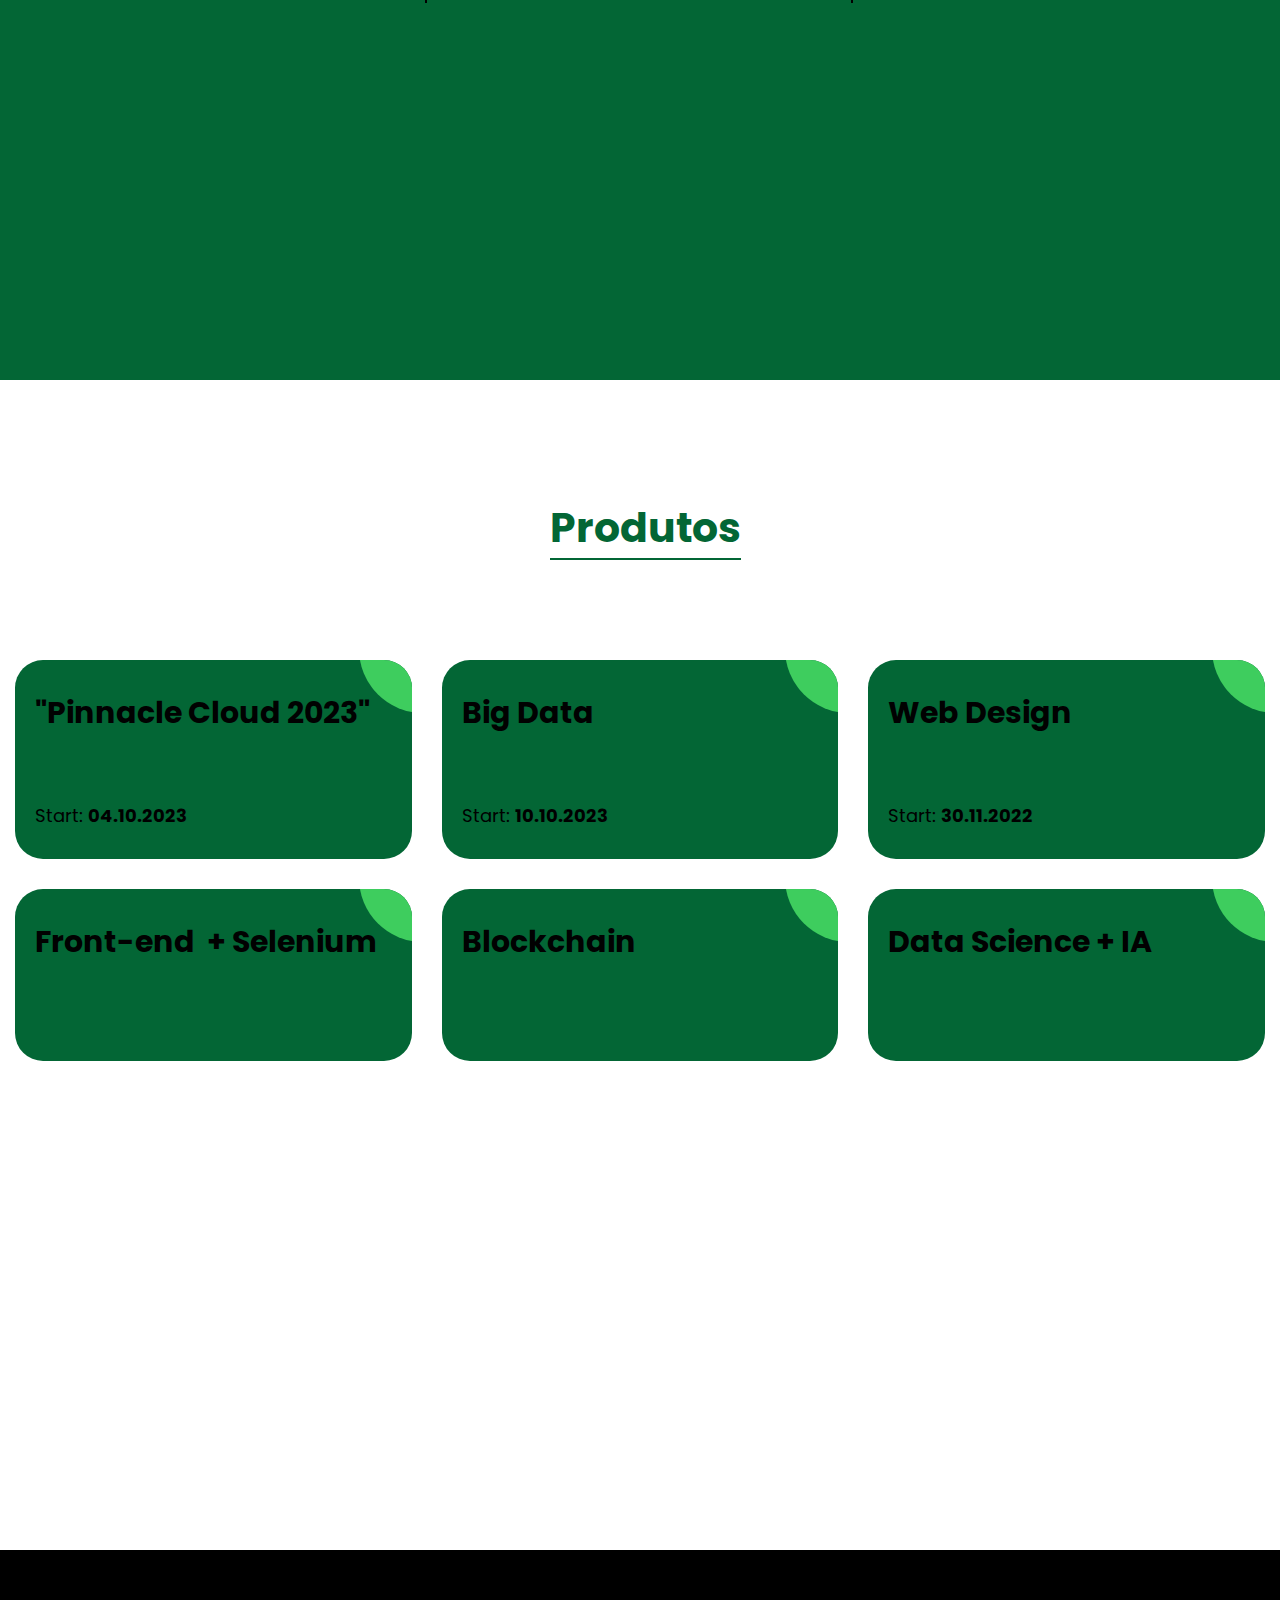
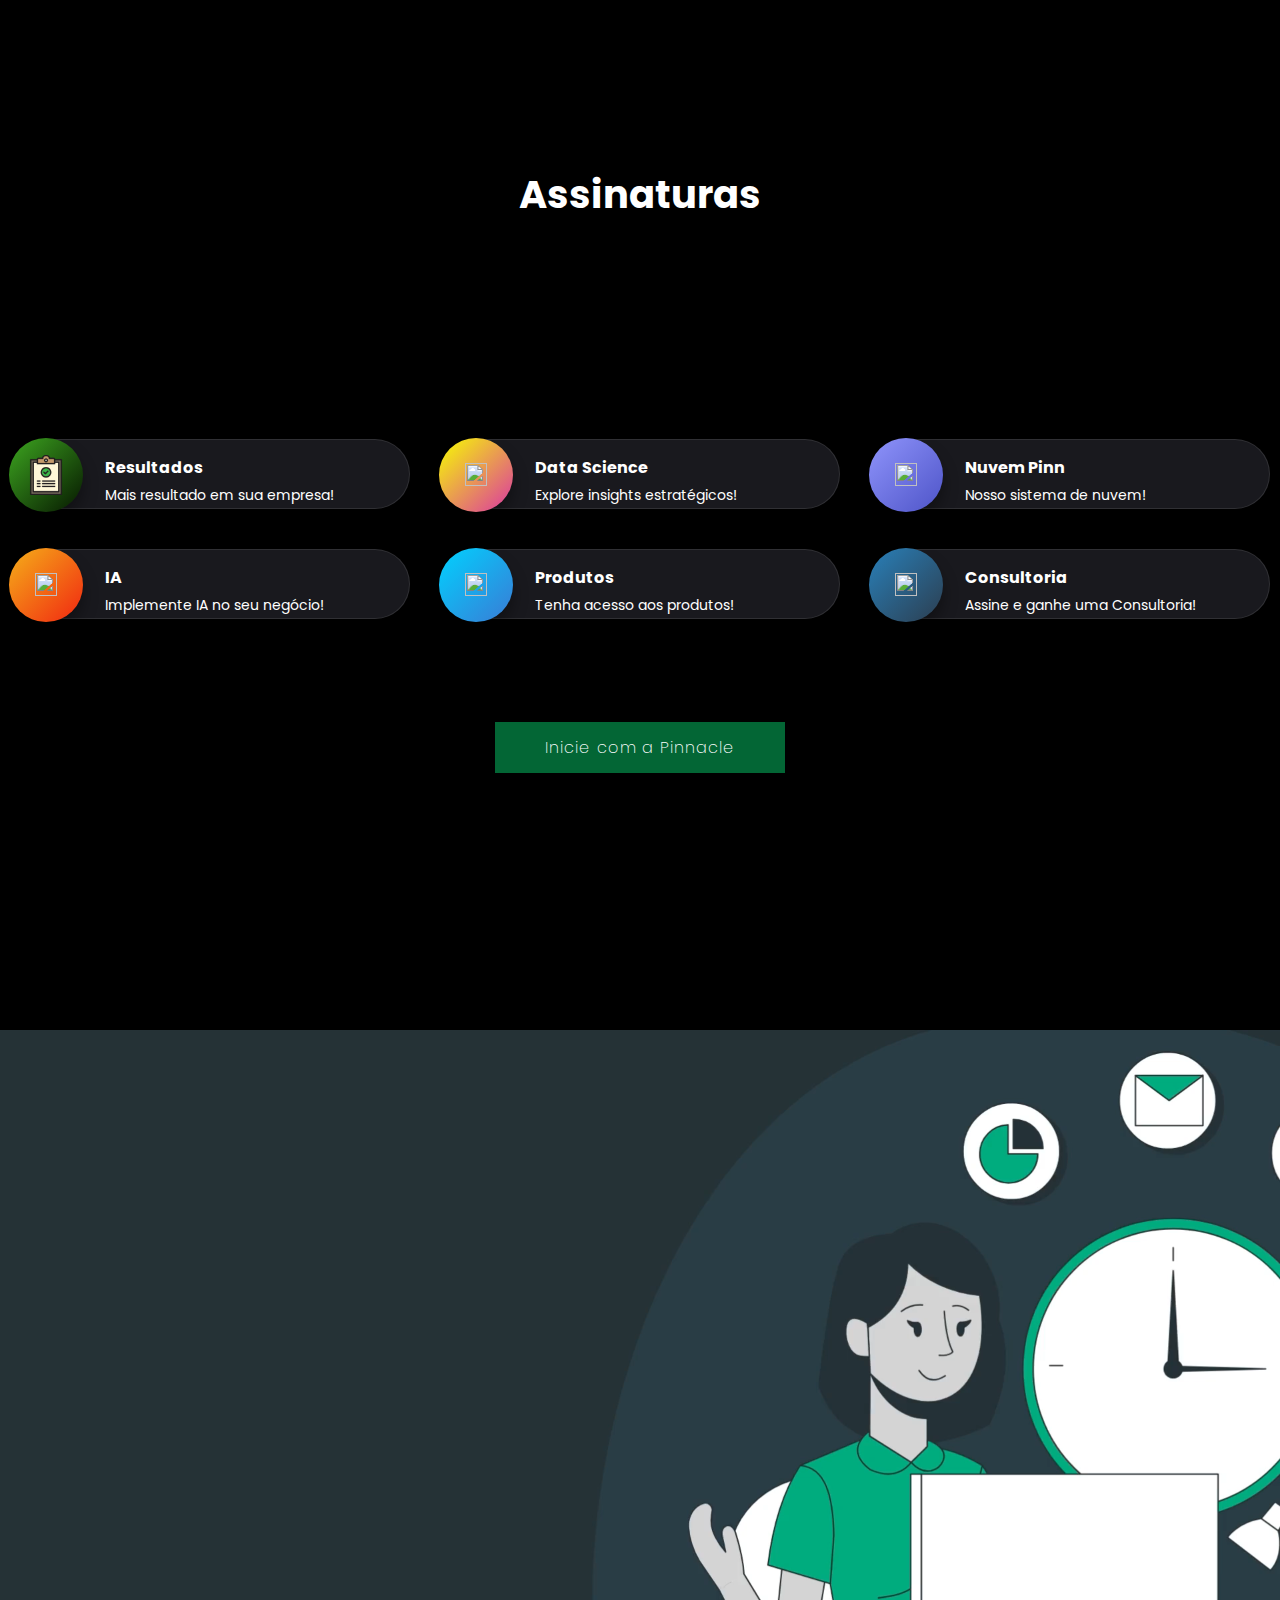
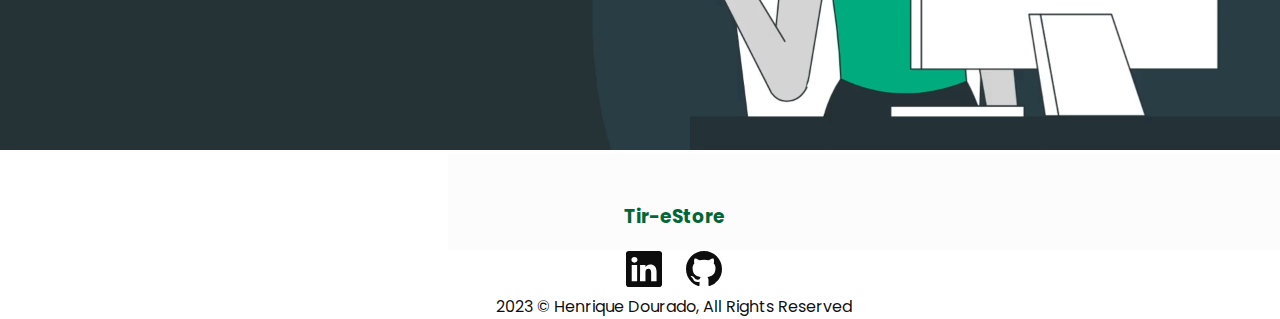
==== commit e4a49a26: "Add files via upload" ====
--- a/templates/front-end/index.html
+++ b/templates/front-end/index.html
@@ -20,6 +20,17 @@
                 <li class="center"><a href="#produtos-nav">Produtos</a></li>
                 <li class="upward"><a href="consultoria.html">Consultoria</a></li>
                 <li class="forward"><a href="suporte.html">Suporte</a></li>
+                <div id="toggle">
+                  <i class="indicator"></i>
+                </div>
+                <script>
+                  const body = document.querySelector('body');
+                  const toggle = document.getElementById('toggle');
+                  toggle.onclick = function(){
+                  toggle.classList.toggle('active');
+                  body.classList.toggle('active');
+                  }
+                </script>
               </ul>
         </nav>
     </header>
@@ -124,7 +135,7 @@
               <div class="ag-courses-item_bg"></div>
       
               <div class="ag-courses-item_title">
-                Front-end development&#160;+ Selenium &#160;
+                Front-end &#160;+ Selenium &#160;
               </div>
               
             </a>
@@ -151,9 +162,6 @@
           </div>
         </div>
       </div>
-      <section class="img-andtext">
-        <h1>Pinna</h1>
-      </section>
       <div class="card-section">
         <h3>Assinaturas</h3>
       <div class="card-holder">
--- a/templates/front-end/style-home.css
+++ b/templates/front-end/style-home.css
@@ -49,6 +49,17 @@
     color: var(--color-primary);
     background-color: var(--background-white);
 }
+body.active {
+  background: #000000;
+}
+
+.nav-links.active {
+  color: #fff;
+}
+#toggle.active {
+  background: #fff;
+}
+
 
 a{
     color: var(--color-dark);
@@ -76,12 +87,44 @@
 .navbar {
     justify-content: space-between;
     display: flex;
-    width: 100%;
+    width: 90%;
     align-items: center;
     list-style: none;
 
 }
 
+#toggle {
+  position: relative;
+  right: 3%;
+  width: 43px;
+  height: 21px;
+  border-radius: 160px;
+  background: #222;
+  cursor: pointer;
+  transition: 0.5s;
+  box-shadow: inset 0 8px 60px rgba(0, 0, 0, 0.1),
+              inset 0 8px 8px rgba(0, 0, 0, 0.1),
+              inset 0 -4px 4px rgba(0, 0, 0, 0.1);
+}
+
+#toggle .indicator {
+  position: absolute;
+  top: 0;
+  left: 0;
+  width: 21.5px;
+  height: 21px;
+  background: linear-gradient(to bottom, #444, #6b6b6b);
+  border-radius: 50%;
+  transform: scale(0.9);
+  box-shadow: 0 8px 40px rgba(0, 0, 0, 0.5),
+              inset 0 4px 4px rgba(0, 0, 0, 0.2),
+              inset 0 -4px 4px rgba(255, 255, 255, 0.2);
+ transition: 0.5s;
+}
+
+#toggle.active .indicator {
+  left: 22px;
+}
 .navbar ul{
     width: 100%;
     justify-content: center;
@@ -330,16 +373,9 @@
   font-family: 'Gabarito', cursive;
 }
 
-.img-andtext{
-  background: url(img/pexels-emma-li-5199173.jpg);
-  height: 120%;
-  width: 100%;
-  background-size: cover;
-}
-
 .ag-format-container {
   width: 100%;
-  height: 120%;
+  height: 130%;
   margin: 0 auto;
   font-family: 'Poppins', sans-serif;
 }
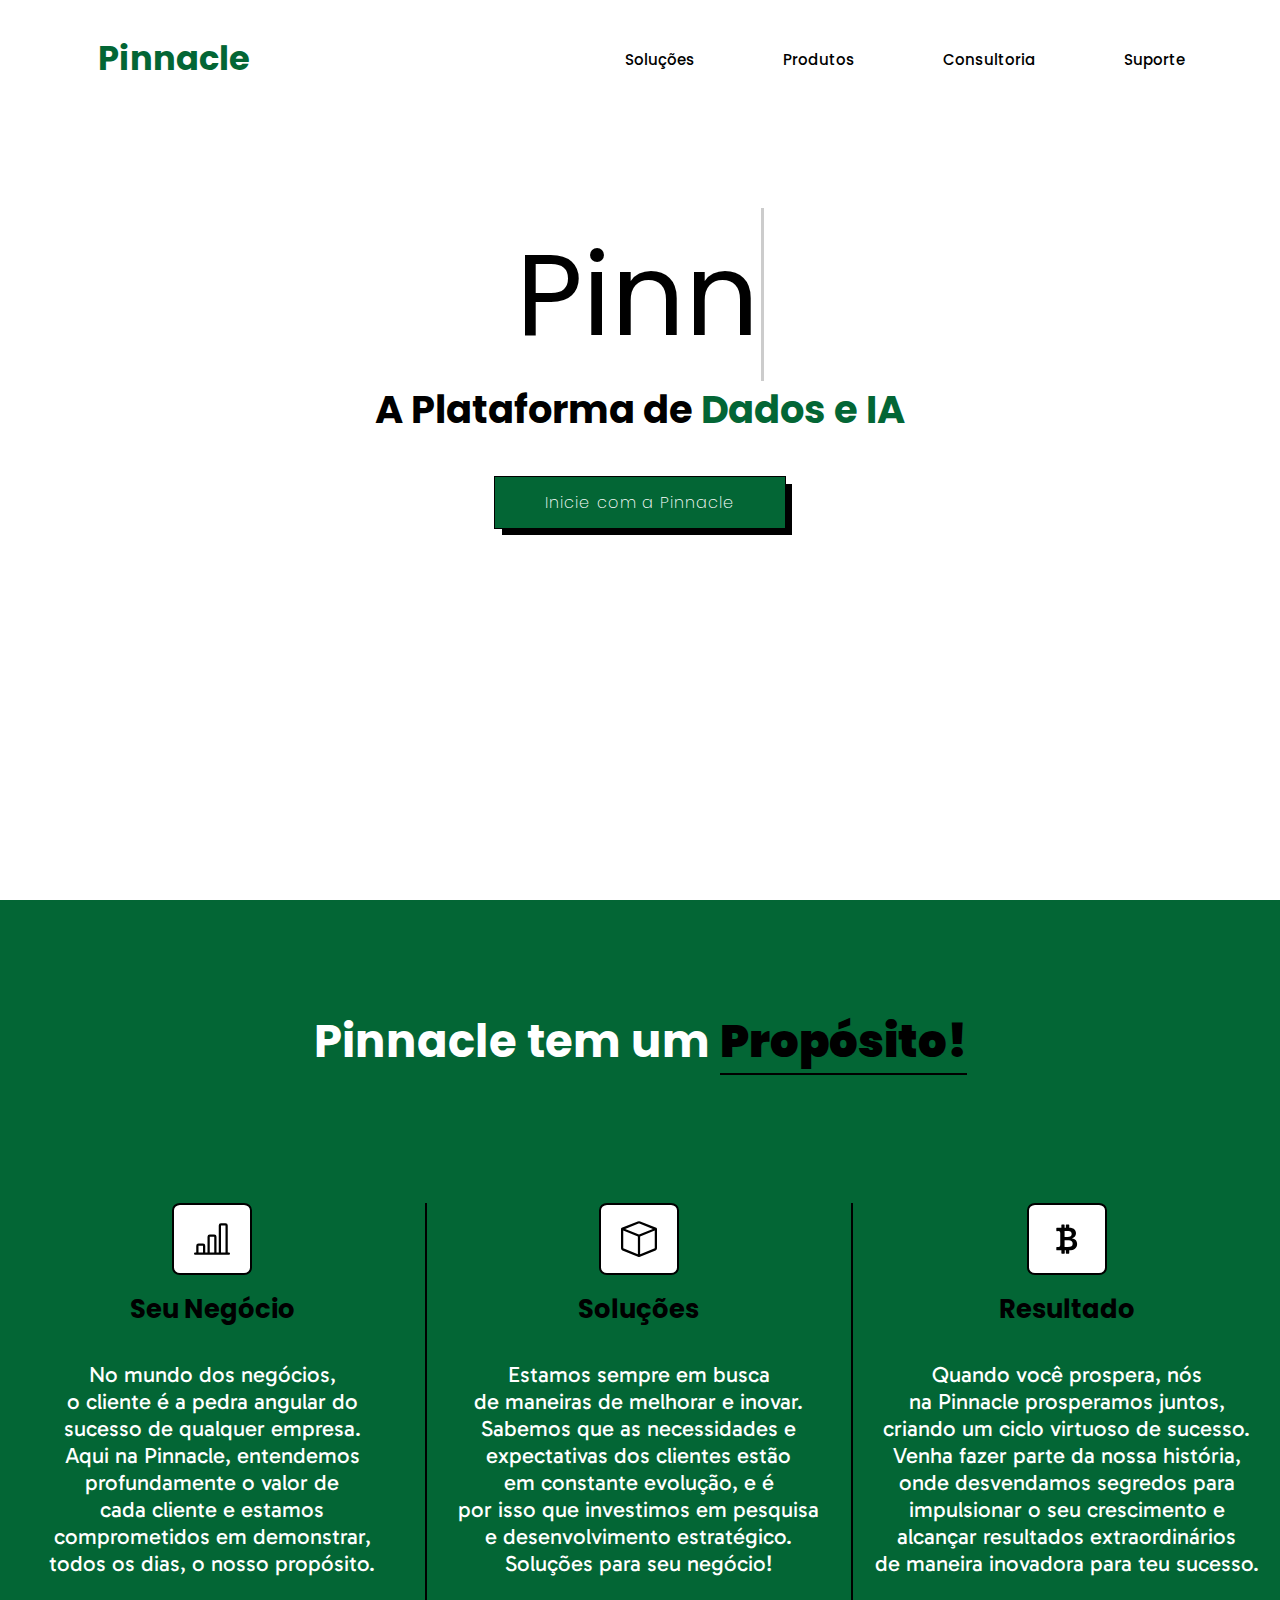
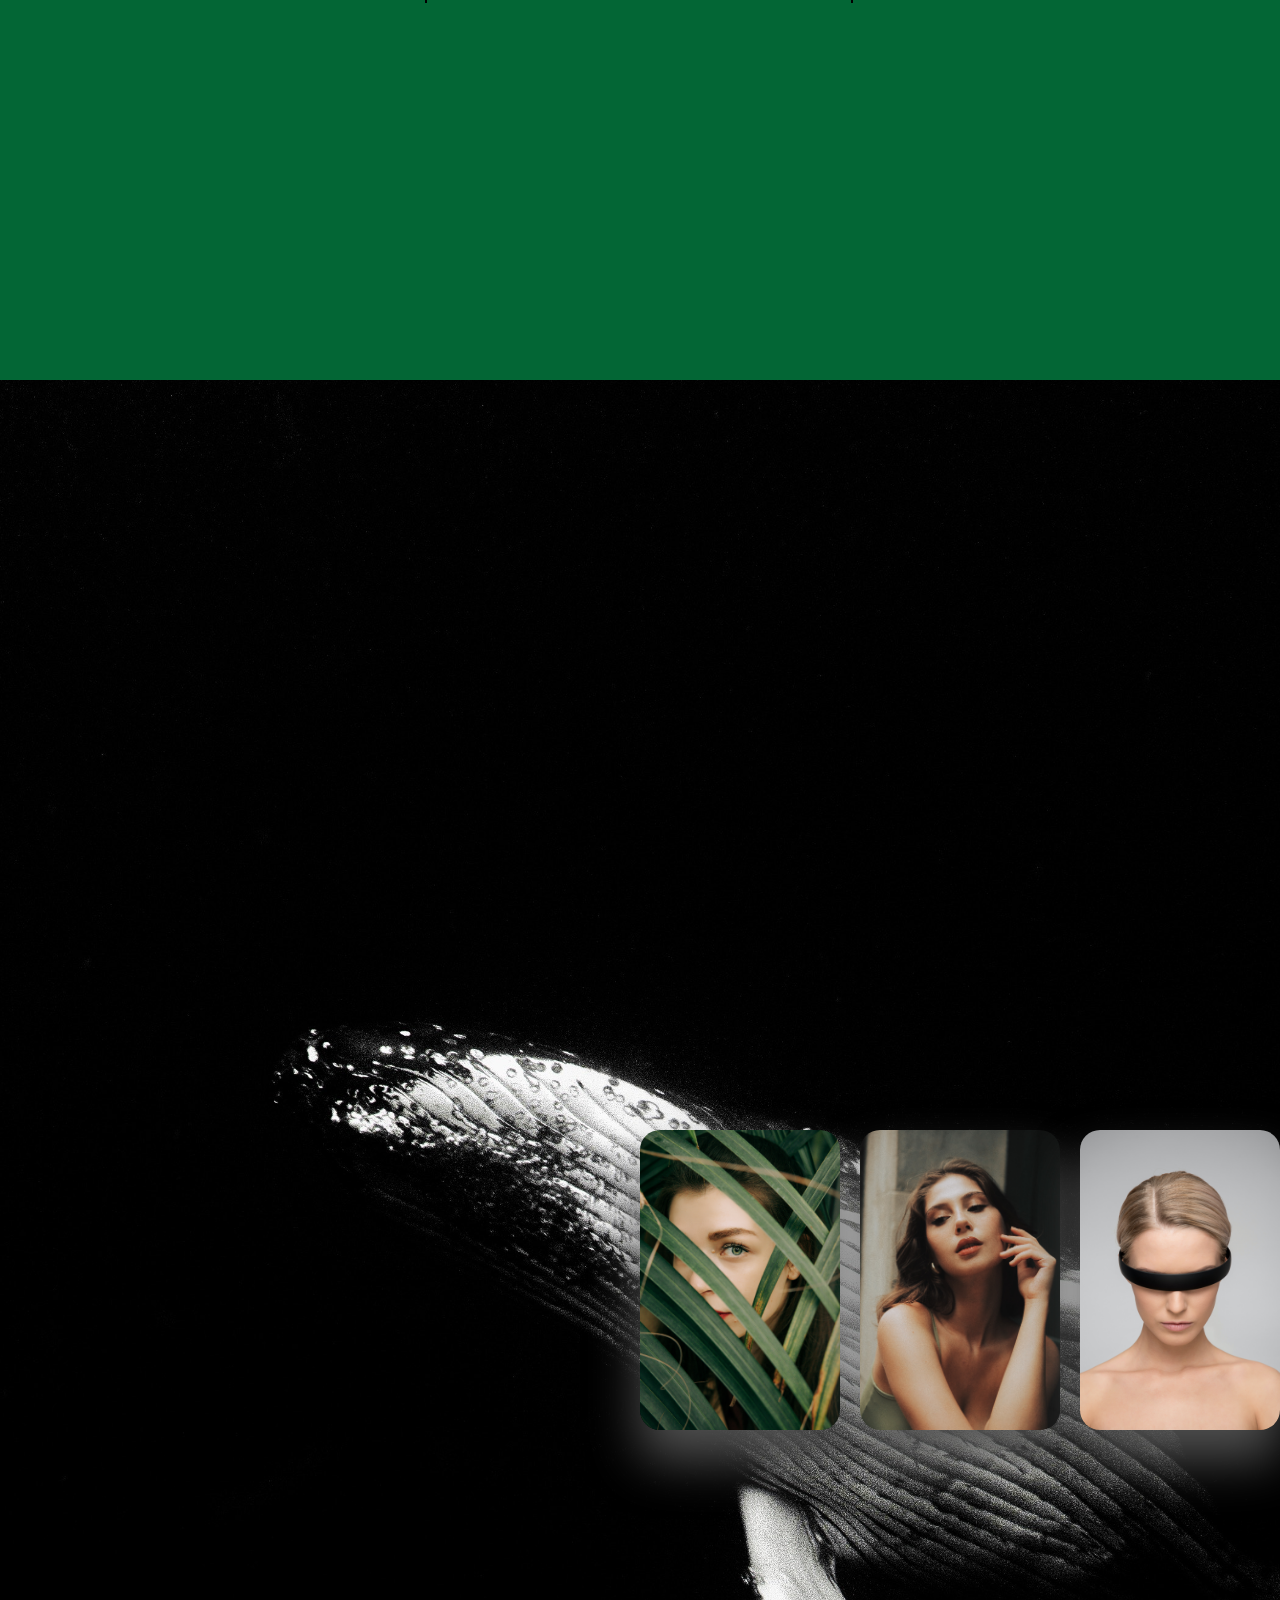
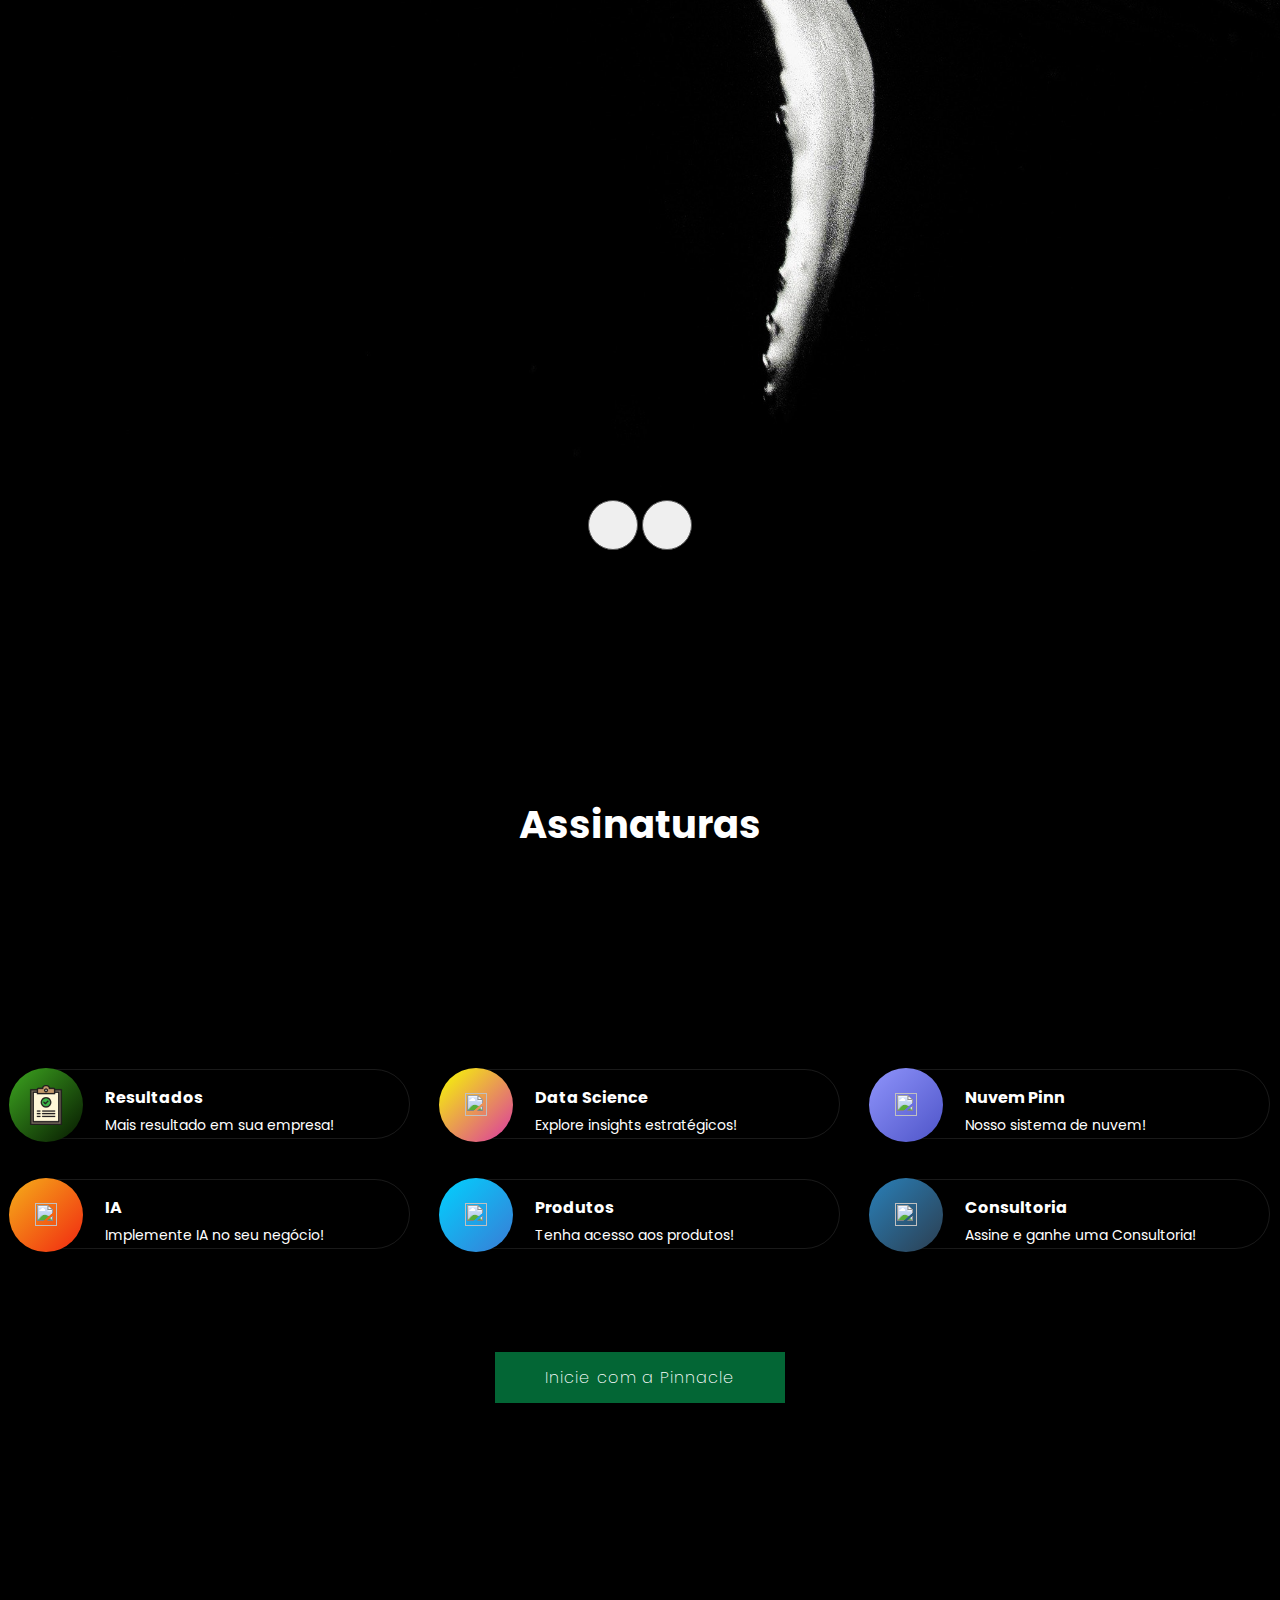
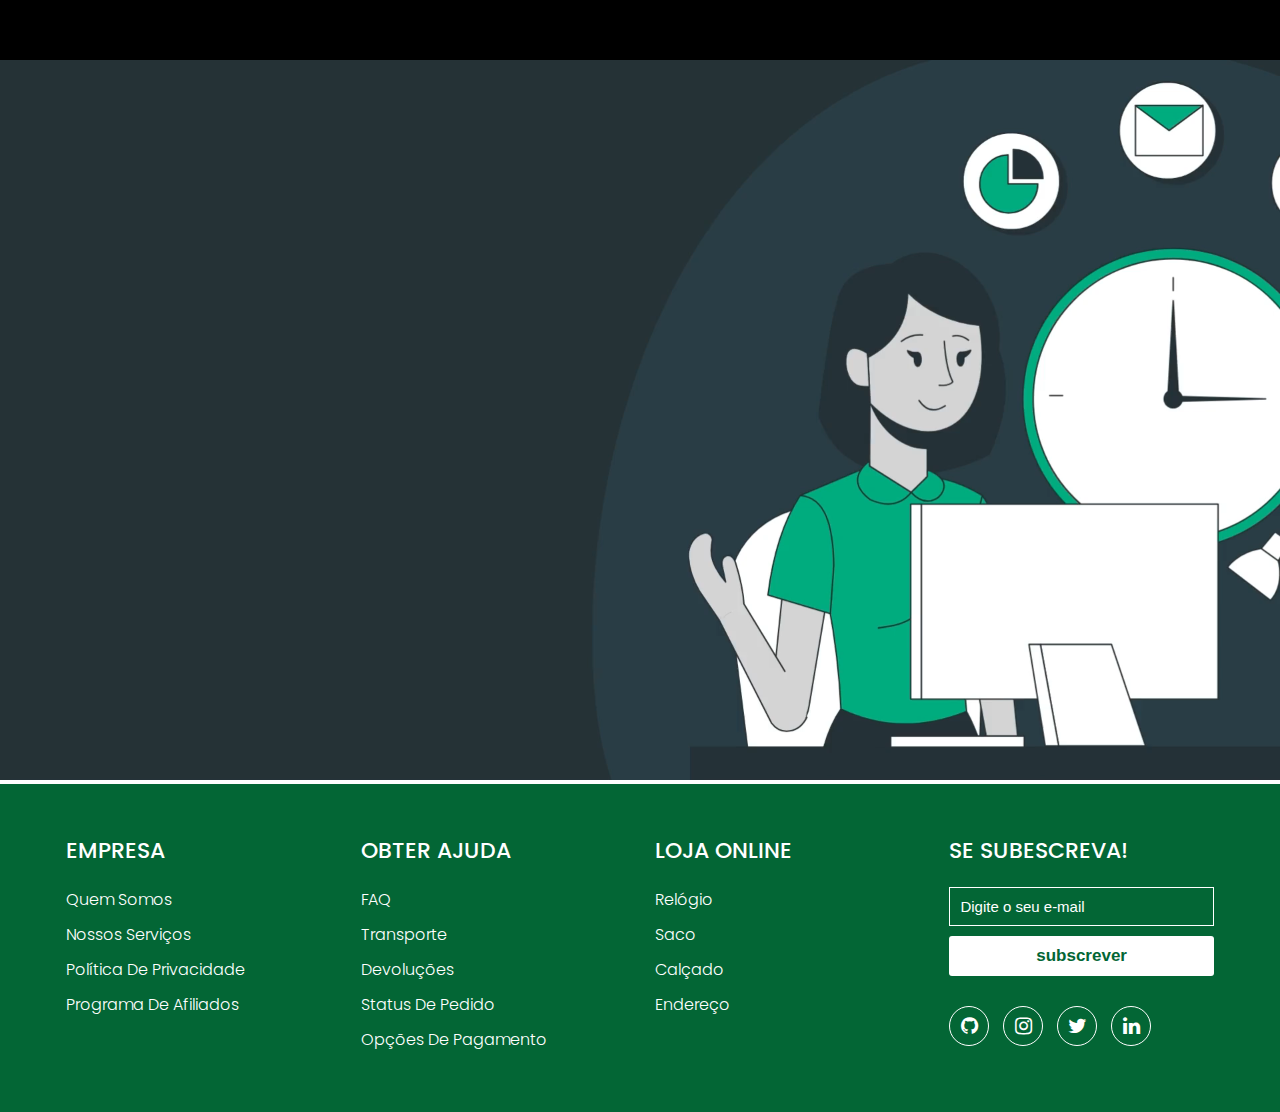
==== commit c0a69052: "Add files via upload" ====
--- a/templates/front-end/index.html
+++ b/templates/front-end/index.html
@@ -3,9 +3,11 @@
 <head>
     <meta charset="UTF-8">
     <meta name="viewport" content="width=device-width, initial-scale=1.0">
+    <link href="https://fonts.googleapis.com/icon?family=Material+Icons+Sharp"
+      rel="stylesheet">
     <link rel="preconnect" href="https://fonts.googleapis.com">
-    <link href="https://fonts.googleapis.com/icon?family=Material+Icons+Sharp"rel="stylesheet">
-    <link rel="stylesheet" href="style-home.css">
+    <link rel="stylesheet" href="https://cdnjs.cloudflare.com/ajax/libs/font-awesome/4.7.0/css/font-awesome.min.css">
+    <link rel="stylesheet" type="text/css" href="style-home.css">
     <title>Pinnacle</title>
 </head>
 <body>
@@ -17,20 +19,9 @@
             </div>
             <ul class="nav-links">
                 <li><a href="#solucoes-nav">Soluções</a></li>
-                <li class="center"><a href="#produtos-nav">Produtos</a></li>
+                <li class="center"><a href="produtos.html">Produtos</a></li>
                 <li class="upward"><a href="consultoria.html">Consultoria</a></li>
                 <li class="forward"><a href="suporte.html">Suporte</a></li>
-                <div id="toggle">
-                  <i class="indicator"></i>
-                </div>
-                <script>
-                  const body = document.querySelector('body');
-                  const toggle = document.getElementById('toggle');
-                  toggle.onclick = function(){
-                  toggle.classList.toggle('active');
-                  body.classList.toggle('active');
-                  }
-                </script>
               </ul>
         </nav>
     </header>
@@ -75,93 +66,59 @@
             </div>
         </div>
     </section>
-    <div class="ag-format-container">
-        <br><h3 id="produtos-nav">Produtos</h3>
-        <div class="ag-courses_box">
-          
-          <div class="ag-courses_item">
-            <a href="#" class="ag-courses-item_link">
-              <div class="ag-courses-item_bg"></div>
-      
-              <div class="ag-courses-item_title">
-                "Pinnacle Cloud&#160;2023"
-              </div>
-      
-              <div class="ag-courses-item_date-box">
-                Start:
-                <span class="ag-courses-item_date">
-                  04.10.2023
-                </span>
-              </div>
-            </a>
-          </div>
-      
-          <div class="ag-courses_item">
-            <a href="#" class="ag-courses-item_link">
-              <div class="ag-courses-item_bg"></div>
-      
-              <div class="ag-courses-item_title">
-                Big Data
-              </div>
-      
-              <div class="ag-courses-item_date-box">
-                Start:
-                <span class="ag-courses-item_date">
-                  10.10.2023
-                </span>
-              </div>
-            </a>
-          </div>
-      
-          <div class="ag-courses_item">
-            <a href="#" class="ag-courses-item_link">
-              <div class="ag-courses-item_bg"></div>
-      
-              <div class="ag-courses-item_title">
-                Web Design
-              </div>
-      
-              <div class="ag-courses-item_date-box">
-                Start:
-                <span class="ag-courses-item_date">
-                  30.11.2022
-                </span>
-              </div>
-            </a>
-          </div>
-      
-          <div class="ag-courses_item">
-            <a href="#" class="ag-courses-item_link">
-              <div class="ag-courses-item_bg"></div>
-      
-              <div class="ag-courses-item_title">
-                Front-end &#160;+ Selenium &#160;
-              </div>
-              
-            </a>
-          </div>
-      
-          <div class="ag-courses_item">
-            <a href="#" class="ag-courses-item_link">
-              <div class="ag-courses-item_bg">
-              </div>
-              <div class="ag-courses-item_title">
-                Blockchain
-              </div>
-            </a>
-          </div>
-
-          <div class="ag-courses_item">
-            <a href="#" class="ag-courses-item_link">
-              <div class="ag-courses-item_bg">
-              </div>
-              <div class="ag-courses-item_title">
-                Data Science + IA
-              </div>
-            </a>
-          </div>
-        </div>
+    
+    <div id="slide">
+      <div class="ag-format-container">
+          <h3 id="produtos-nav">Resultados</h3>
+          <div class="item" style="background-image: url(img/pexels-emma-li-5199173.jpg);">
+              <div class="content">
+                  <div class="name">Resultados</div>
+                  <div class="des">Nossas imagens feitas de pura Inteligência Artificial</div>
+                  <a href="produtos.html"><button>Ver mais</button></a>
+              </div>
+          </div>
+          <div class="item" style="background-image: url(img/pexels-maksim-goncharenok-4596636.jpg);">
+              <div class="content">
+                <div class="name">Resultados</div>
+                <div class="des">Nossas imagens feitas de pura Inteligência Artificial</div>
+                <a href="produtos.html"><button>Ver mais</button></a>
+              </div>
+          </div>
+          <div class="item" style="background-image: url(img/pexels-ozan-çulha-18675712.jpg);">
+              <div class="content">
+                <div class="name">Resultados</div>
+                <div class="des">Nossas imagens feitas de pura Inteligência Artificial</div>
+                <a href="produtos.html"><button>Ver mais</button></a>
+              </div>
+          </div>
+          <div class="item" style="background-image: url(img/01.jpg);">
+              <div class="content">
+                <div class="name">Resultados</div>
+                <div class="des">Nossas imagens feitas de pura Inteligência Artificial</div>
+                <a href="produtos.html"><button>Ver mais</button></a>
+              </div>
+          </div>
+          <div class="item" style="background-image: url(img/pexels-oleksandr-p-1004542.jpg);">
+              <div class="content">
+                <div class="name">Resultados</div>
+                <div class="des">Nossas imagens feitas de pura Inteligência Artificial</div>
+                <a href="produtos.html"><button>Ver mais</button></a>
+              </div>
+          </div>
+          <div class="item" style="background-image: url(img/03.jpg);">
+              <div class="content">
+                <div class="name">Resultados</div>
+                <div class="des">Nossas imagens feitas de pura Inteligência Artificial</div>
+                <a href="produtos.html"><button>Ver mais</button></a>
+              </div>
+          </div>
       </div>
+      <div class="buttons">
+          <button id="prev"><i class="fa-solid fa-angle-left"></i></button>
+          <button id="next"><i class="fa-solid fa-angle-right"></i></button>
+      </div>
+  </div>
+  
       <div class="card-section">
         <h3>Assinaturas</h3>
       <div class="card-holder">
@@ -279,22 +236,66 @@
 </div>
 
 <footer>
-  <div class="container">
-      <div class="row">
-            <div class="col" id="company">
-                <h3>Tir-eStore</h3>
-                <a href="https://www.linkedin.com/in/henrique-dourado-domingos/"><svg xmlns="http://www.w3.org/2000/svg" width="36" height="36" fill="currentColor" class="bi bi-linkedin" viewBox="0 0 16 16">
-                  <path d="M0 1.146C0 .513.526 0 1.175 0h13.65C15.474 0 16 .513 16 1.146v13.708c0 .633-.526 1.146-1.175 1.146H1.175C.526 16 0 15.487 0 14.854V1.146zm4.943 12.248V6.169H2.542v7.225h2.401zm-1.2-8.212c.837 0 1.358-.554 1.358-1.248-.015-.709-.52-1.248-1.342-1.248-.822 0-1.359.54-1.359 1.248 0 .694.521 1.248 1.327 1.248h.016zm4.908 8.212V9.359c0-.216.016-.432.08-.586.173-.431.568-.878 1.232-.878.869 0 1.216.662 1.216 1.634v3.865h2.401V9.25c0-2.22-1.184-3.252-2.764-3.252-1.274 0-1.845.7-2.165 1.193v.025h-.016a5.54 5.54 0 0 1 .016-.025V6.169h-2.4c.03.678 0 7.225 0 7.225h2.4z"/>
-                </svg></a> <a href="https://github.com/henriquedouradoo"><svg xmlns="http://www.w3.org/2000/svg" width="36" height="36" fill="currentColor" class="bi bi-github" viewBox="0 0 16 16">
-                  <path d="M8 0C3.58 0 0 3.58 0 8c0 3.54 2.29 6.53 5.47 7.59.4.07.55-.17.55-.38 0-.19-.01-.82-.01-1.49-2.01.37-2.53-.49-2.69-.94-.09-.23-.48-.94-.82-1.13-.28-.15-.68-.52-.01-.53.63-.01 1.08.58 1.23.82.72 1.21 1.87.87 2.33.66.07-.52.28-.87.51-1.07-1.78-.2-3.64-.89-3.64-3.95 0-.87.31-1.59.82-2.15-.08-.2-.36-1.02.08-2.12 0 0 .67-.21 2.2.82.64-.18 1.32-.27 2-.27.68 0 1.36.09 2 .27 1.53-1.04 2.2-.82 2.2-.82.44 1.1.16 1.92.08 2.12.51.56.82 1.27.82 2.15 0 3.07-1.87 3.75-3.65 3.95.29.25.54.73.54 1.48 0 1.07-.01 1.93-.01 2.2 0 .21.15.46.55.38A8.012 8.012 0 0 0 16 8c0-4.42-3.58-8-8-8z"/>
-                </svg></a>
-                <p>
-                  2023 © Henrique Dourado, All Rights Reserved
-                </p>
-            </div>
+  <div class="container-footer">
+      <div class="row-footer">
+          <!-- footer col-->
+          <div class="footer-col">
+              <h4>Empresa</h4>
+              <ul>
+                  <li><a href="#"> Quem somos </a></li>
+                  <li><a href=""> nossos serviços </a></li>
+                  <li><a href=""> política de privacidade </a></li>
+                  <li><a href=""> programa de afiliados</a></li>
+              </ul>
+          </div>
+          <!--end footer col-->
+          <!-- footer col-->
+          <div class="footer-col">
+              <h4>Obter ajuda</h4>
+              <ul>
+                  <li><a href="#">FAQ</a></li>
+                  <li><a href="#">Transporte</a></li>
+                  <li><a href="#">devoluções</a></li>
+                  <li><a href="#">Status De Pedido</a></li>
+                  <li><a href="#">Opções De Pagamento</a></li>
+              </ul>
+          </div>
+          <!--end footer col-->
+          <!-- footer col-->
+          <div class="footer-col">
+              <h4>Loja online</h4>
+              <ul>
+                  <li><a href="#">Relógio</a></li>
+                  <li><a href="#">Saco</a></li>
+                  <li><a href="#">Calçado</a></li>
+                  <li><a href="#">Endereço</a></li>
+              </ul>
+          </div>
+          <!--end footer col-->
+          <!-- footer col-->
+          <div class="footer-col">
+              <h4>Se subescreva!</h4>
+              <div class="form-sub">
+                  <form>
+                      <input type="email" placeholder="Digite o seu e-mail" required>
+                      <button>subscrever</button>
+                  </form>
+              </div>
+
+              <div class="medias-socias">
+                  <a href="#"> <i class="fa fa-github"></i> </a>
+                  <a href="#"> <i class="fa fa-instagram"></i> </a>
+                  <a href="#"> <i class="fa fa-twitter"></i> </a>
+                  <a href="#"> <i class="fa fa-linkedin"></i> </a>
+              </div>
+
+          </div>
+          <!--end footer col-->
+      </div>
   </div>
 </footer>
 
     <script src="pinnacle.js"></script>
+    <script src="slide.js"></script>
 </body>
 </html>--- a/templates/front-end/style-home.css
+++ b/templates/front-end/style-home.css
@@ -21,13 +21,12 @@
     --background-white: #ffffff;
     --background-black: #232323;
     --background-green: #036635;
+    --border-radius-1: 0.4rem;
     --white: rgba(220, 220, 220, 1);
-  --grey: rgba(20, 20, 25, 1);
-  --lightgrey: rgba(25, 25, 30, 1);
-  --orange: rgba(230, 90, 10, 1);
-  --stars: rgba(255, 255, 255, 1);
+    --color-light: rgba(132, 139, 200, 0.18);
     
 }
+
 
 ::-webkit-scrollbar{
   width: 3px;
@@ -49,17 +48,6 @@
     color: var(--color-primary);
     background-color: var(--background-white);
 }
-body.active {
-  background: #000000;
-}
-
-.nav-links.active {
-  color: #fff;
-}
-#toggle.active {
-  background: #fff;
-}
-
 
 a{
     color: var(--color-dark);
@@ -93,38 +81,6 @@
 
 }
 
-#toggle {
-  position: relative;
-  right: 3%;
-  width: 43px;
-  height: 21px;
-  border-radius: 160px;
-  background: #222;
-  cursor: pointer;
-  transition: 0.5s;
-  box-shadow: inset 0 8px 60px rgba(0, 0, 0, 0.1),
-              inset 0 8px 8px rgba(0, 0, 0, 0.1),
-              inset 0 -4px 4px rgba(0, 0, 0, 0.1);
-}
-
-#toggle .indicator {
-  position: absolute;
-  top: 0;
-  left: 0;
-  width: 21.5px;
-  height: 21px;
-  background: linear-gradient(to bottom, #444, #6b6b6b);
-  border-radius: 50%;
-  transform: scale(0.9);
-  box-shadow: 0 8px 40px rgba(0, 0, 0, 0.5),
-              inset 0 4px 4px rgba(0, 0, 0, 0.2),
-              inset 0 -4px 4px rgba(255, 255, 255, 0.2);
- transition: 0.5s;
-}
-
-#toggle.active .indicator {
-  left: 22px;
-}
 .navbar ul{
     width: 100%;
     justify-content: center;
@@ -197,8 +153,6 @@
   .nav-links li a:hover {
     color: #036634;
   }
-
-
 
 .section-01 {
     width: 100%;
@@ -375,159 +329,124 @@
 
 .ag-format-container {
   width: 100%;
-  height: 130%;
-  margin: 0 auto;
-  font-family: 'Poppins', sans-serif;
+  height: 120%;
+ 
 }
 
 .ag-format-container h3{
   text-align: center;
+  align-items: center;
+  font-family: 'Poppins', sans-serif;
+  color: #036635;
+  font-size: 3vw;
+  position: relative;
+  top: 10%;
+}
+
+
+#slide{
+  width: 100%;
+  height: 200%;
+  position: relative;
+  
+}
+
+.item{
+  width:200px;
+  height:300px;
+  background-position: 50% 50%;
+  display: inline-block;
+  transition: 0.5s;
+  background-size: cover;
   position: absolute;
-  top: 233%;
-  left: 43%;
-  font-family: 'Poppins', sans-serif;
-  font-size: 3.2vw;
-  border-bottom:2px solid #036635 ;
-}
-
-.ag-courses_box {
-  display: -webkit-box;
-  display: -ms-flexbox;
-  display: flex;
-  -webkit-box-align: start;
-  -ms-flex-align: start;
-  align-items: flex-start;
-  -ms-flex-wrap: wrap;
-  flex-wrap: wrap;
-  padding: 50px 0;
-  margin-top: 16%;
-}
-
-.ag-courses_item {
-  -ms-flex-preferred-size: calc(33.33333% - 30px);
-  flex-basis: calc(33.33333% - 30px);
-
-  margin: 0 15px 30px;
-
-  overflow: hidden;
-
-  border-radius: 28px;
-}
-.ag-courses-item_link {
+  z-index: 1;
+  top:50%;
+  transform: translate(0,-50%);
+  border-radius: 20px;
+  box-shadow:  0 30px 50px #505050;
+}
+.item:nth-child(1),
+.item:nth-child(2){
+  left:0;
+  top:0;
+  transform: translate(0,0);
+  border-radius: 0;
+  width:100%;
+  height:100%;
+  box-shadow: none;
+}
+.item:nth-child(3){
+  left:50%;
+}
+.item:nth-child(4){
+  left:calc(50% + 220px);
+}
+.item:nth-child(5){
+  left:calc(50% + 440px);
+}
+.item:nth-child(n+6){
+  left:calc(50% + 660px);
+  opacity: 0;
+}
+.item .content{
+  position: absolute;
+  top:50%;
+  left:100px;
+  width:300px;
+  text-align: left;
+  padding:0;
+  color:#ffffff;
+  transform: translate(0,-50%);
+  display: none;
+  font-family: system-ui;
+}
+.item:nth-child(2) .content{
   display: block;
-  padding: 30px 20px;
-  background-color: #036635;
-
-  overflow: hidden;
-
-  position: relative;
-}
-.ag-courses-item_link:hover,
-.ag-courses-item_link:hover .ag-courses-item_date {
-  text-decoration: none;
-  color: #ffffff;
-}
-.ag-courses-item_link:hover .ag-courses-item_bg {
-  -webkit-transform: scale(10);
-  -ms-transform: scale(10);
-  transform: scale(10);
-}
-.ag-courses-item_title {
-  min-height: 87px;
-  margin: 0 0 25px;
-
-  overflow: hidden;
-
+  z-index: 11111;
+}
+.item .name{
+  font-size: 40px;
   font-weight: bold;
-  font-size: 30px;
-  color: #010101;
-
-  z-index: 2;
-  position: relative;
-}
-.ag-courses-item_date-box {
-  font-size: 18px;
-  color: #000000;
-
-  z-index: 2;
-  position: relative;
-}
-.ag-courses-item_date {
-  font-weight: bold;
-  color: #000000;
-
-  -webkit-transition: color .5s ease;
-  -o-transition: color .5s ease;
-  transition: color .5s ease
-}
-.ag-courses-item_bg {
-  height: 128px;
-  width: 128px;
-  background-color: #3ecd5e;
-  ;
-
-  z-index: 1;
+  opacity: 0;
+  animation:showcontent 1s ease-in-out 1 forwards
+}
+.item .des{
+  margin:20px 0;
+  opacity: 0;
+  animation:showcontent 1s ease-in-out 0.3s 1 forwards
+}
+.item button{
+  padding:10px 20px;
+  border:none;
+  opacity: 0;
+  animation:showcontent 1s ease-in-out 0.6s 1 forwards
+}
+@keyframes showcontent{
+  from{
+      opacity: 0;
+      transform: translate(0,100px);
+      filter:blur(33px);
+  }to{
+      opacity: 1;
+      transform: translate(0,0);
+      filter:blur(0);
+  }
+}
+.buttons{
   position: absolute;
-  top: -75px;
-  right: -75px;
-
+  bottom:30px;
+  z-index: 222222;
+  text-align: center;
+  width:100%;
+}
+.buttons button{
+  width:50px;
+  height:50px;
   border-radius: 50%;
-
-  -webkit-transition: all .5s ease;
-  -o-transition: all .5s ease;
-  transition: all .5s ease;
-}
-.ag-courses_item:nth-child(2n) .ag-courses-item_bg {
-  background-color: #3ecd5e;
-}
-.ag-courses_item:nth-child(3n) .ag-courses-item_bg {
-  background-color: #3ecd5e;
-}
-.ag-courses_item:nth-child(4n) .ag-courses-item_bg {
-  background-color: #3ecd5e;
-}
-.ag-courses_item:nth-child(5n) .ag-courses-item_bg {
-  background-color: #3ecd5e;
-}
-.ag-courses_item:nth-child(6n) .ag-courses-item_bg {
-  background-color: #3ecd5e;
-}
-
-
-
-@media only screen and (max-width: 979px) {
-  .ag-courses_item {
-    -ms-flex-preferred-size: calc(50% - 30px);
-    flex-basis: calc(50% - 30px);
-  }
-  .ag-courses-item_title {
-    font-size: 24px;
-  }
-}
-
-@media only screen and (max-width: 767px) {
-  .ag-format-container {
-    width: 96%;
-  }
-
-}
-@media only screen and (max-width: 639px) {
-  .ag-courses_item {
-    -ms-flex-preferred-size: 100%;
-    flex-basis: 100%;
-  }
-  .ag-courses-item_title {
-    min-height: 72px;
-    line-height: 1;
-
-    font-size: 24px;
-  }
-  .ag-courses-item_link {
-    padding: 22px 40px;
-  }
-  .ag-courses-item_date-box {
-    font-size: 16px;
-  }
+  border:1px solid #555;
+  transition: 0.5s;
+}.buttons button:hover{
+  background-color: #bac383;
 }
 
 .card-section {
@@ -651,58 +570,109 @@
 }
 
 footer{
-  background-color: #fcfcfc;
-  position: relative;
-  left: 35%;
+  background-color: #036635;
+  padding: 50px 0;
+  font-family: 'Poppins', sans-serif;
+}
+.container-footer{
+  max-width: 1400px;
+  padding: 0 4%;
+  margin: auto;
+}
+.row-footer{
+  display: flex;
+  flex-wrap: wrap;
+}
+
+.footer-col{
+  width: 25%;
+  padding: 0 15px;
+}
+.footer-col h4{
+  font-size: 22px;
+  color: white;
+  margin-bottom: 20px;
+  font-weight: 500;
+  position: relative;
+  text-transform: uppercase;
+}
+.footer-col ul{
+  list-style: none;
+}
+.footer-col ul li{
+  margin: 10px 0;
+}
+.footer-col ul li a{
+  font-size: 16px;
+  text-transform: capitalize;
+  color: white;
+  text-decoration: none;
+  font-weight: 300;
+  display: block;
+  transition: all 0.3s ease;
+}
+.footer-col ul li a:hover{
+  color: #cecdcd;
+  padding-left: 10px;
+}
+.footer-col .medias-socias{
+  margin-top: 30px;
+}
+.footer-col .medias-socias a{
+  display: inline-flex;
+  align-items: center;
+  justify-content: center;
+  height: 40px;
+  width: 40px;
+  margin: 0 10px 10px 0;
+  text-decoration: none;
+  border-radius: 50%;
+  color: white;
+  border: 1px solid white;
+  transition: all 0.5s ease;
+}
+.footer-col .medias-socias a i{
+  font-size: 20px;
+}
+
+.footer-col .medias-socias a:hover{
+  color: #000000;
+  background-color: #036635;
+}
+.footer-col .form-sub input{
   width: 100%;
-  height: 10%;
-  padding: 3rem 1rem;
-  text-align: center;
-  align-items: center;
-}
-
-.row{
- display: flex;
- justify-content: space-between;
- align-items: center;
-}
-
-.col{
- min-width: 250px;
- color:#000000f2;
- font-family: poppins;
- padding:0 2rem;
-}
-.col .logo{
- width: 100px;
- margin-bottom:25px;
-}
-.col h3{
- color:#036635;
- margin-bottom: 20px;
- position: relative;
- cursor: pointer;
-}
-.col h3::after{
- content: '';
- height:3px;
- width:0px;
- background-color: #036635;
- position: absolute;
- bottom: 0;
- left:0;
- transition: 0.3s ease;
-
-}
-.col h3:hover::after{
- width:30px
-}
-.col svg{
-  margin-left: 10px;
-  margin-right: 10px;
- transition: 0.3s ease;
-}
-.col .social a i:hover{
- transform: scale(1.5);
- filter:grayscale(25);
-}
+  padding: 10px;
+  font-size: 15px;
+  outline: none;
+  border: 1px solid white;
+  color: white;
+  background-color: #036635;
+}
+.footer-col .form-sub input::placeholder{
+  color: white;
+}
+.footer-col .form-sub button{
+  width: 100%;
+  margin-top: 10px;
+  padding: 10px; 
+  font-size: 17px;
+  outline: none;
+  border: none;
+  cursor: pointer;
+  color: #036635;
+  border-radius: 3px;
+  font-weight: bold;
+  background-color: white;        
+}
+/* Responsivo */
+@media (max-width: 800px) {
+  .footer-col{
+      width: 50%;
+      margin-bottom: 30px;
+  }
+}
+@media (max-width:600px) {
+  .footer-col{
+      width: 100%;
+  }
+}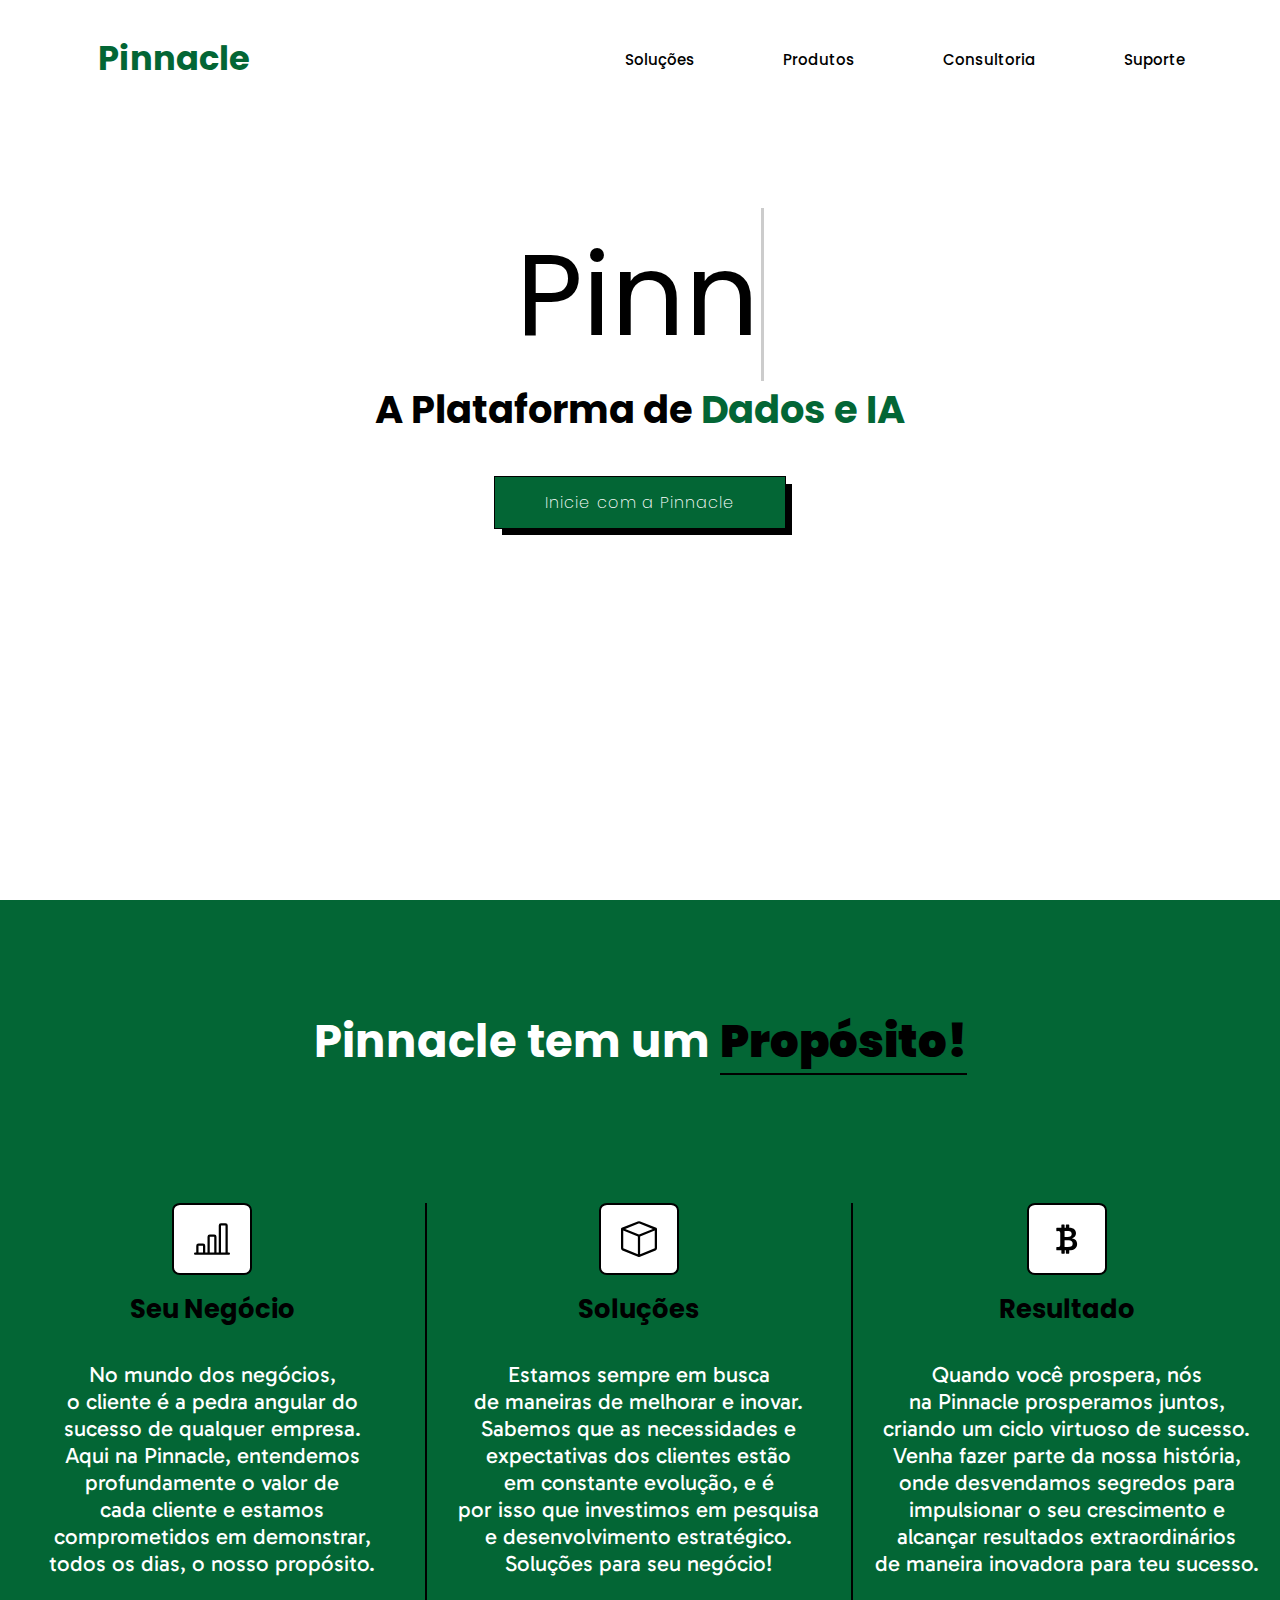
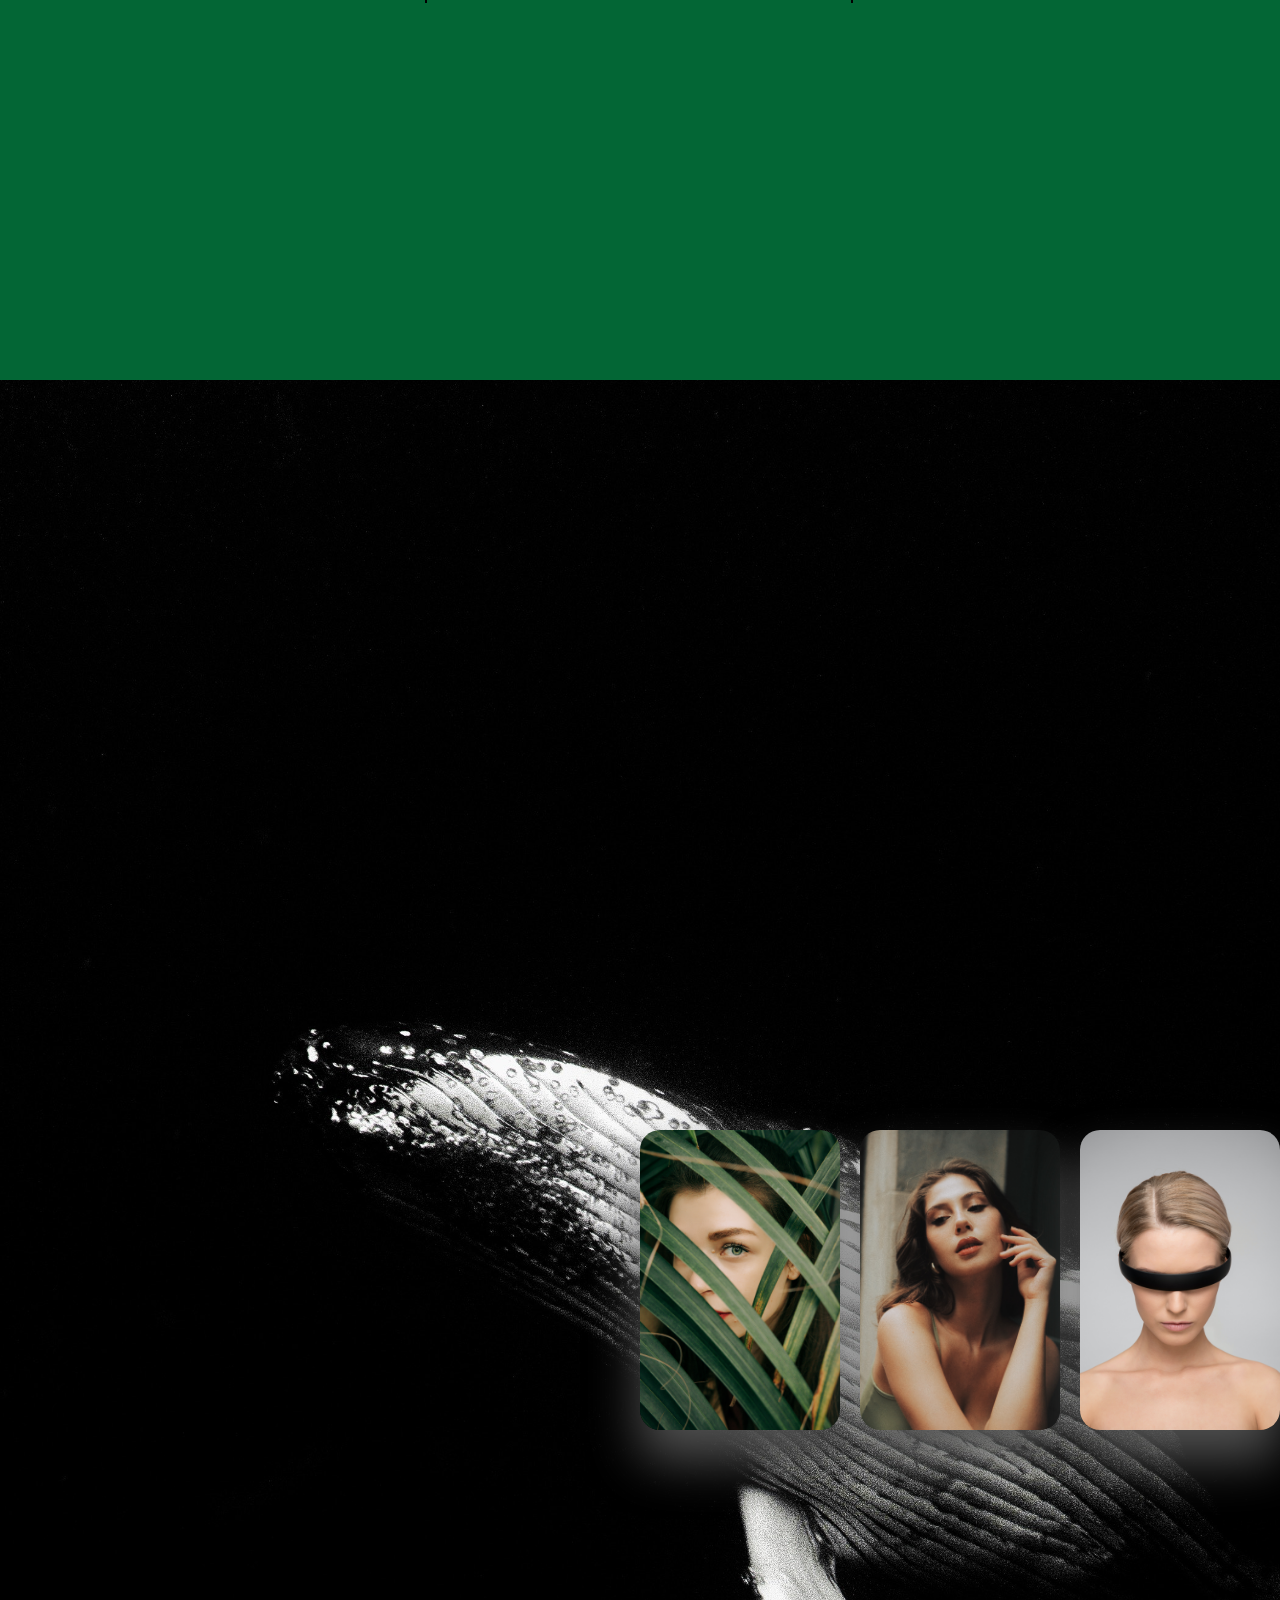
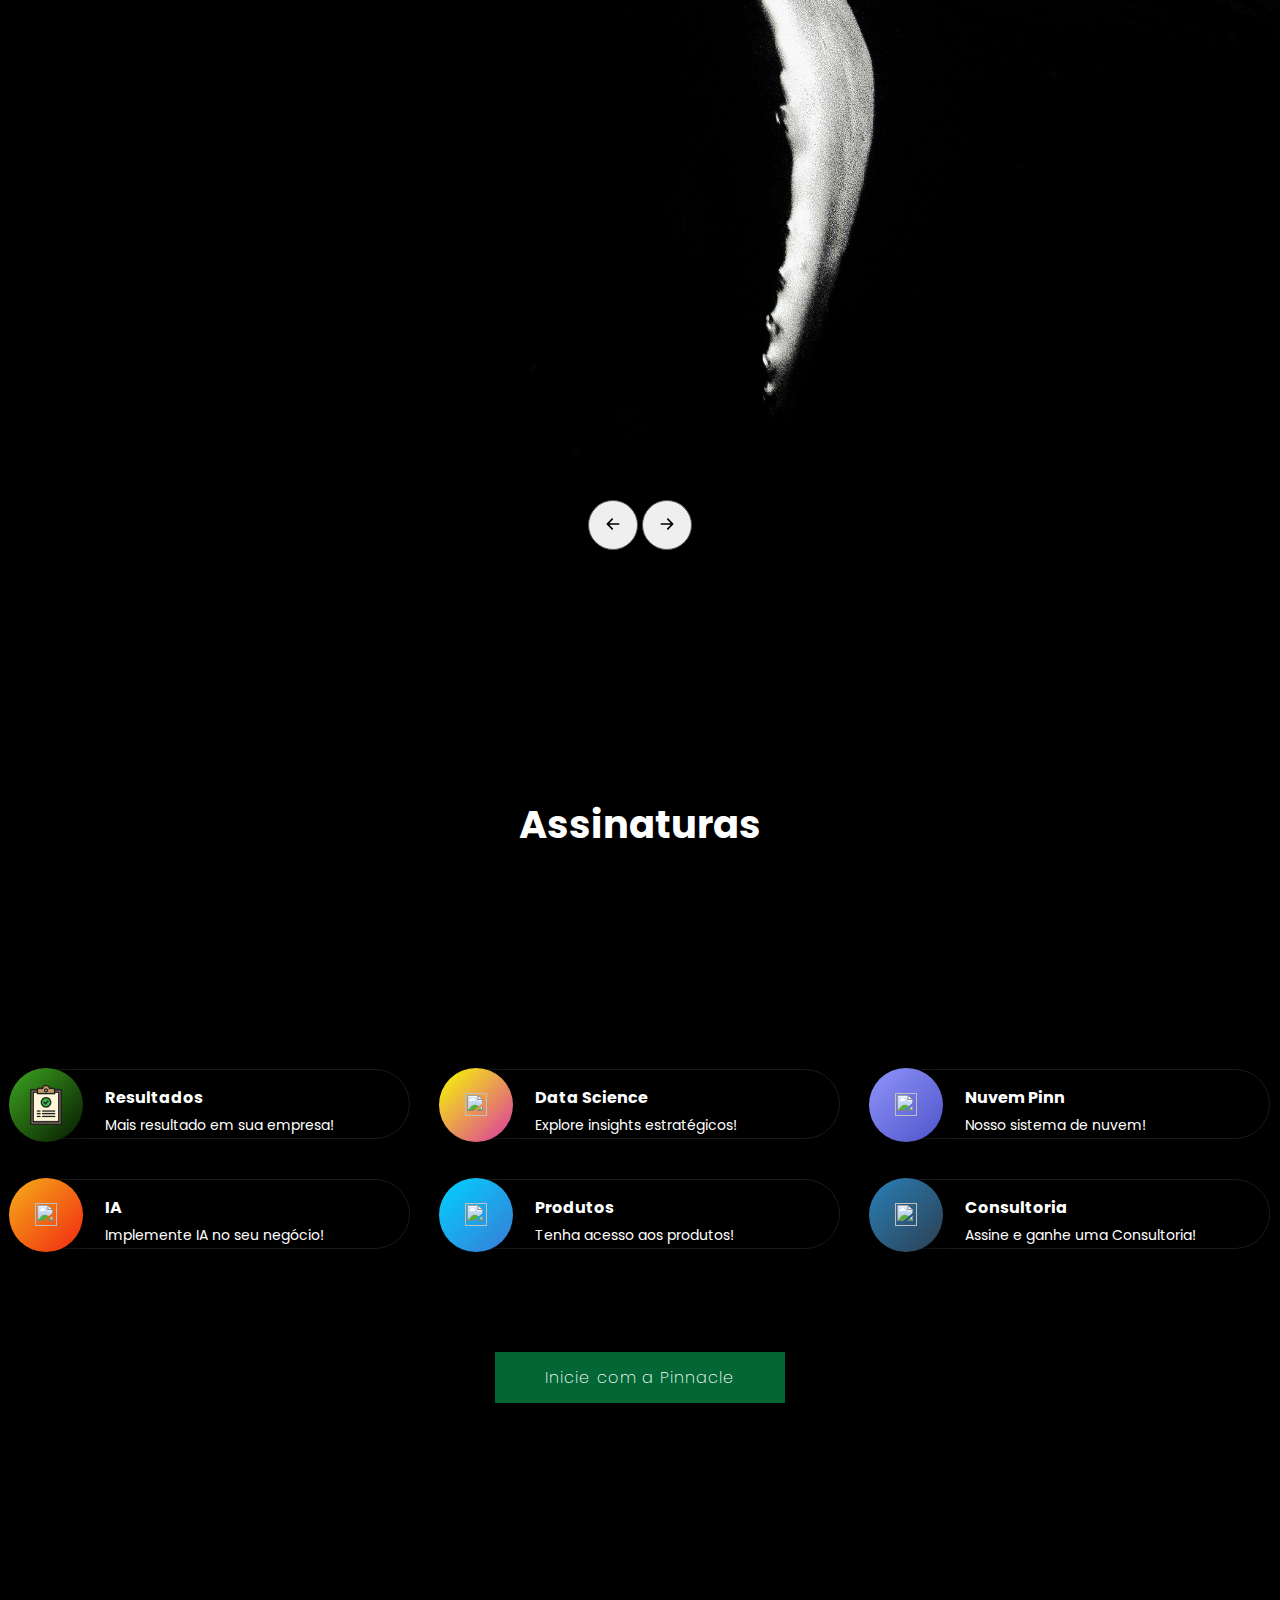
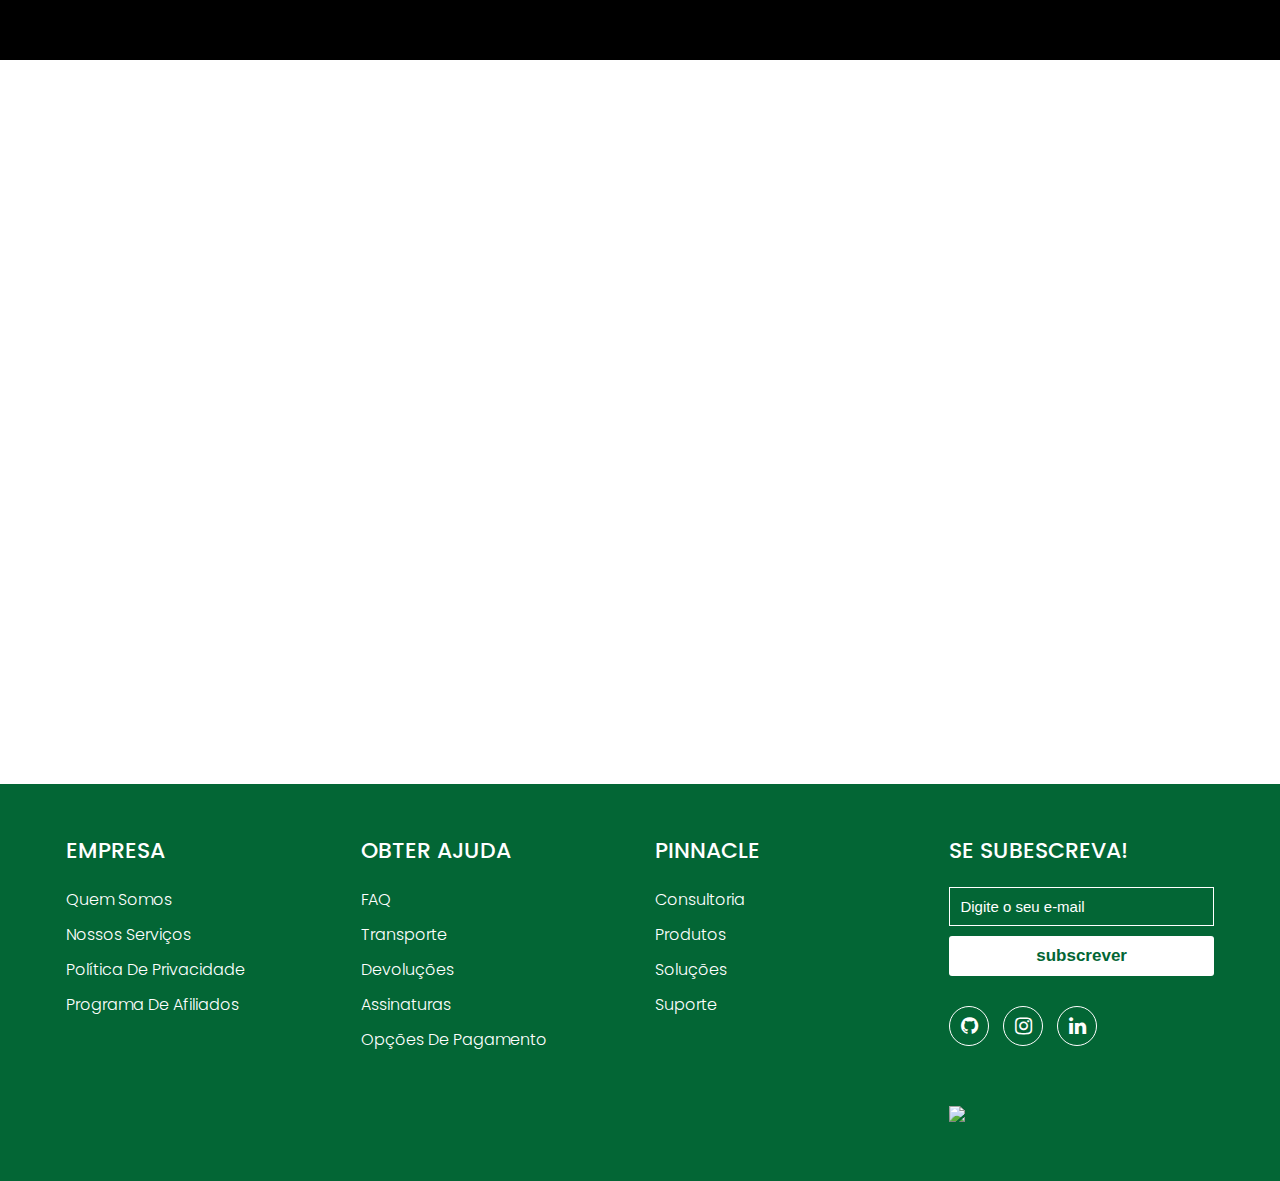
==== commit 539b4ee6: "Add files via upload" ====
--- a/templates/front-end/index.html
+++ b/templates/front-end/index.html
@@ -66,7 +66,7 @@
             </div>
         </div>
     </section>
-    
+
     <div id="slide">
       <div class="ag-format-container">
           <h3 id="produtos-nav">Resultados</h3>
@@ -114,8 +114,13 @@
           </div>
       </div>
       <div class="buttons">
-          <button id="prev"><i class="fa-solid fa-angle-left"></i></button>
-          <button id="next"><i class="fa-solid fa-angle-right"></i></button>
+          <button id="next"><svg xmlns="http://www.w3.org/2000/svg" width="26" height="26" fill="currentColor" class="bi bi-arrow-left-short" viewBox="0 0 16 16">
+            <path fill-rule="evenodd" d="M12 8a.5.5 0 0 1-.5.5H5.707l2.147 2.146a.5.5 0 0 1-.708.708l-3-3a.5.5 0 0 1 0-.708l3-3a.5.5 0 1 1 .708.708L5.707 7.5H11.5a.5.5 0 0 1 .5.5z"/>
+          </svg></i></button>
+          <button id="prev"><svg xmlns="http://www.w3.org/2000/svg" width="26" height="26" fill="currentColor" class="bi bi-arrow-right-short" viewBox="0 0 16 16">
+            <path fill-rule="evenodd" d="M4 8a.5.5 0 0 1 .5-.5h5.793L8.146 5.354a.5.5 0 1 1 .708-.708l3 3a.5.5 0 0 1 0 .708l-3 3a.5.5 0 0 1-.708-.708L10.293 8.5H4.5A.5.5 0 0 1 4 8z"/>
+          </svg></button>
+          
       </div>
   </div>
   
@@ -238,7 +243,6 @@
 <footer>
   <div class="container-footer">
       <div class="row-footer">
-          <!-- footer col-->
           <div class="footer-col">
               <h4>Empresa</h4>
               <ul>
@@ -248,31 +252,25 @@
                   <li><a href=""> programa de afiliados</a></li>
               </ul>
           </div>
-          <!--end footer col-->
-          <!-- footer col-->
           <div class="footer-col">
               <h4>Obter ajuda</h4>
               <ul>
                   <li><a href="#">FAQ</a></li>
                   <li><a href="#">Transporte</a></li>
                   <li><a href="#">devoluções</a></li>
-                  <li><a href="#">Status De Pedido</a></li>
+                  <li><a href="#">Assinaturas</a></li>
                   <li><a href="#">Opções De Pagamento</a></li>
               </ul>
           </div>
-          <!--end footer col-->
-          <!-- footer col-->
-          <div class="footer-col">
-              <h4>Loja online</h4>
+          <div class="footer-col">
+              <h4>Pinnacle</h4>
               <ul>
-                  <li><a href="#">Relógio</a></li>
-                  <li><a href="#">Saco</a></li>
-                  <li><a href="#">Calçado</a></li>
-                  <li><a href="#">Endereço</a></li>
-              </ul>
-          </div>
-          <!--end footer col-->
-          <!-- footer col-->
+                  <li><a href="#">Consultoria</a></li>
+                  <li><a href="#">Produtos</a></li>
+                  <li><a href="#">Soluções</a></li>
+                  <li><a href="#">Suporte</a></li>
+              </ul>
+          </div>
           <div class="footer-col">
               <h4>Se subescreva!</h4>
               <div class="form-sub">
@@ -283,18 +281,17 @@
               </div>
 
               <div class="medias-socias">
-                  <a href="#"> <i class="fa fa-github"></i> </a>
+                  <a href="https://github.com/henriquedouradoo"> <i class="fa fa-github"></i> </a>
                   <a href="#"> <i class="fa fa-instagram"></i> </a>
-                  <a href="#"> <i class="fa fa-twitter"></i> </a>
-                  <a href="#"> <i class="fa fa-linkedin"></i> </a>
-              </div>
-
-          </div>
-          <!--end footer col-->
+                  <a href="https://www.linkedin.com/in/henrique-dourado-domingos"> <i class="fa fa-linkedin"></i> </a>
+              </div>
+              <br>Visitas<noscript><img src="https://counter6.optistats.ovh/private/contadorvisitasgratis.php?c=zta7p7ybq8ap6d5drmumuzl7cqkxbsaq" border="0" alt="descargar contador de visitas"></a></noscript>
+              <a><img src="https://counter6.optistats.ovh/private/contadorvisitasgratis.php?c=zta7p7ybq8ap6d5drmumuzl7cqkxbsaq" border="0"  alt="descargar contador de visitas"></a>
+          </div>
       </div>
   </div>
 </footer>
-
+  
     <script src="pinnacle.js"></script>
     <script src="slide.js"></script>
 </body>
--- a/templates/front-end/style-home.css
+++ b/templates/front-end/style-home.css
@@ -24,8 +24,69 @@
     --border-radius-1: 0.4rem;
     --white: rgba(220, 220, 220, 1);
     --color-light: rgba(132, 139, 200, 0.18);
+    --hue-color: 230;
+    --primary-color: hsl(var(--hue-color), 69%, 61%);
+    --primary-color-second: hsl(var(--hue-color), 69%, 61%);
+    --primary-color-lighter: hsl(var(--hue-color), 92%, 85%);
+    --text-color: hsl(var(--hue-color), 8%, 45%);
+    --text-color-light: hsl(var(--hue-color), 8%, 65%);
+    --body-color: hsl(var(--hue-color), 60%, 99%);
+    --header-height: 3rem;
     
 }
+
+
+body.dark-theme {
+  --primary-color-second: hsl(var(--hue-color), 30%, 8%);
+  --text-color: hsl(var(--hue-color), 8%, 75%);
+  --input-color: hsl(var(--hue-color), 29%, 16%);
+  --body-color: hsl(var(--hue-color), 28%, 12%);
+}
+
+.checkbox {
+    display: none;
+  }
+  
+  .switch {
+    background-color: #111;
+    border-radius: 50px;
+    cursor: pointer;
+    display: flex;
+    align-items: center;
+    justify-content: space-between;
+    padding: 5px;
+    position: relative;
+    height: 26px;
+    width: 50px;
+    /* Scale the size to your need */
+    transform: scale(0.7);
+  }
+  
+  .switch .ball {
+    background-color: #fff;
+    border-radius: 50%;
+    position: absolute;
+    top: 2px;
+    left: 2px;
+    height: 22px;
+    width: 22px;
+    transform: translateX(0px);
+    transition: transform 0.2s linear;
+  }
+  
+  .checkbox:checked + .switch .ball {
+    transform: translateX(24px);
+  }
+  
+  .fa-moon {
+    color: #ffffff;
+  }
+  
+  .fa-sun {
+    color: #f39c12;
+  }
+  
+
 
 
 ::-webkit-scrollbar{
@@ -327,6 +388,7 @@
   font-family: 'Gabarito', cursive;
 }
 
+
 .ag-format-container {
   width: 100%;
   height: 120%;
@@ -574,6 +636,9 @@
   padding: 50px 0;
   font-family: 'Poppins', sans-serif;
 }
+
+
+
 .container-footer{
   max-width: 1400px;
   padding: 0 4%;
